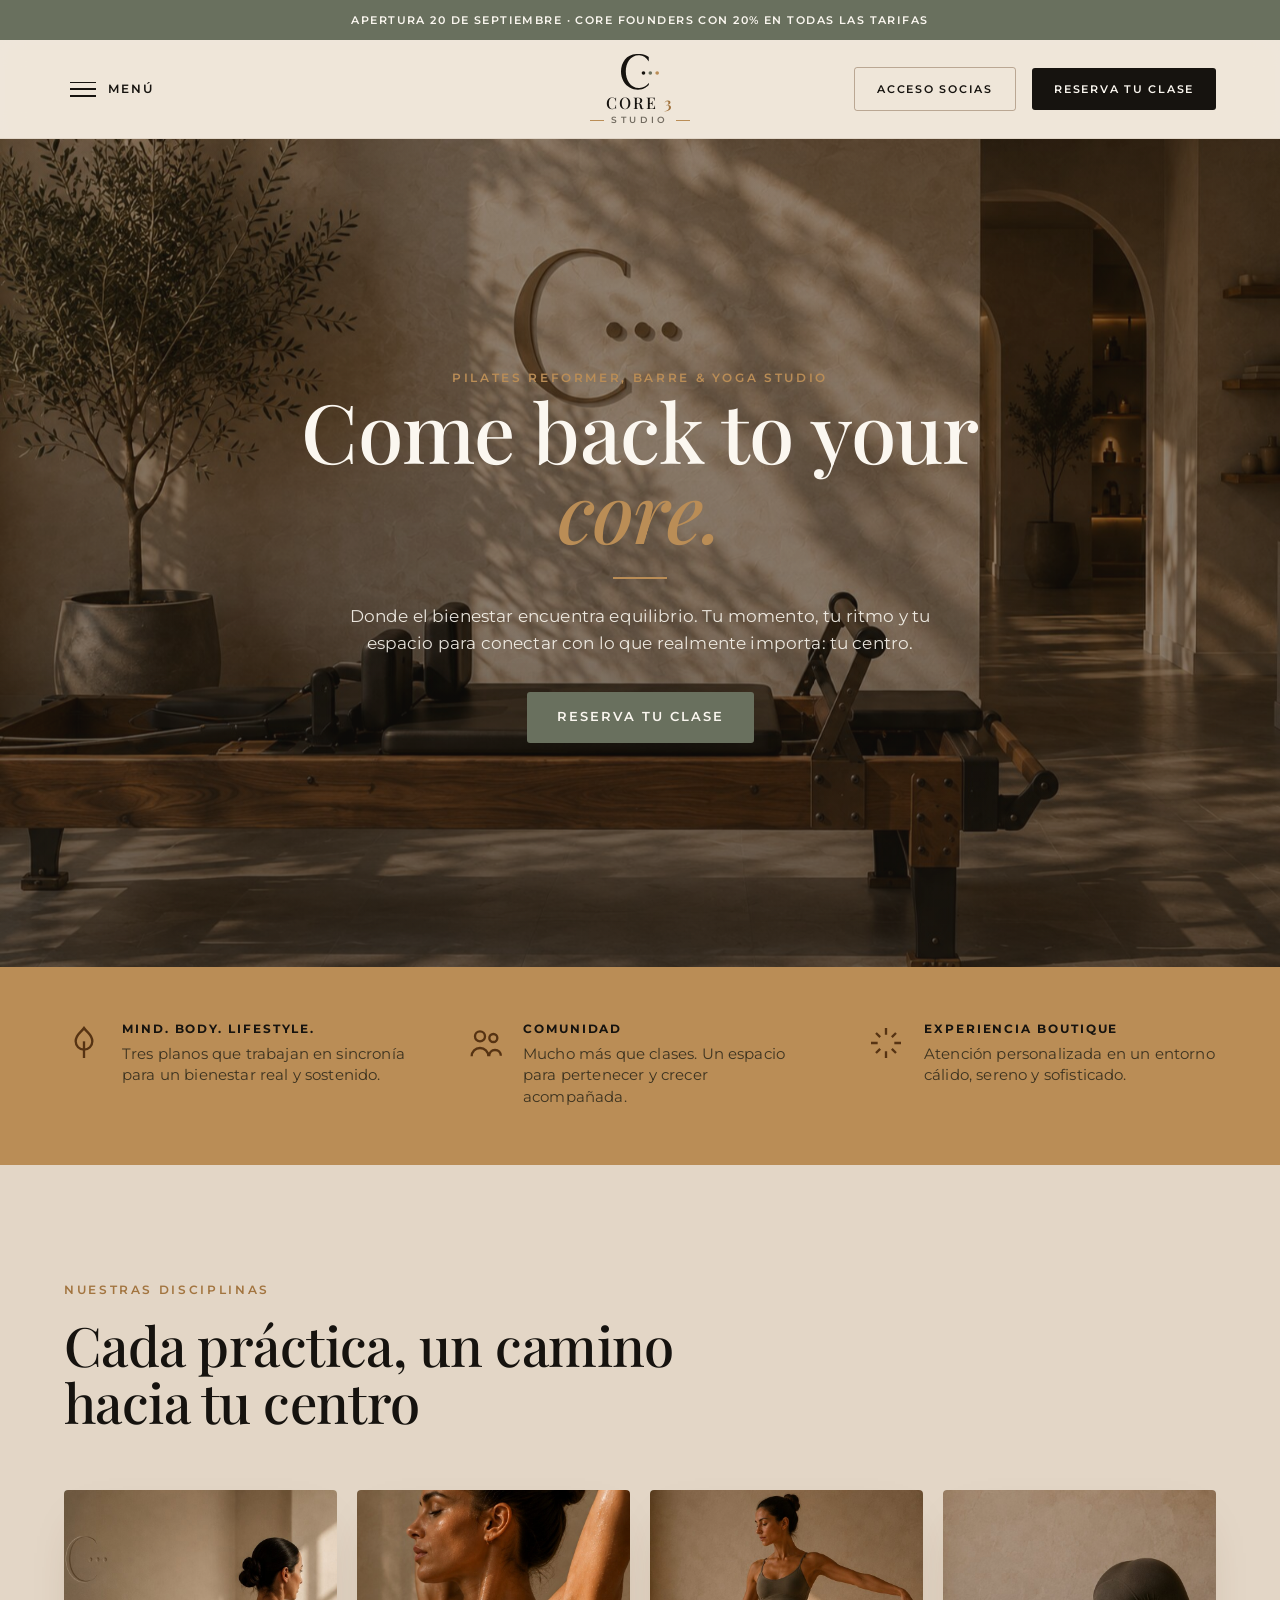
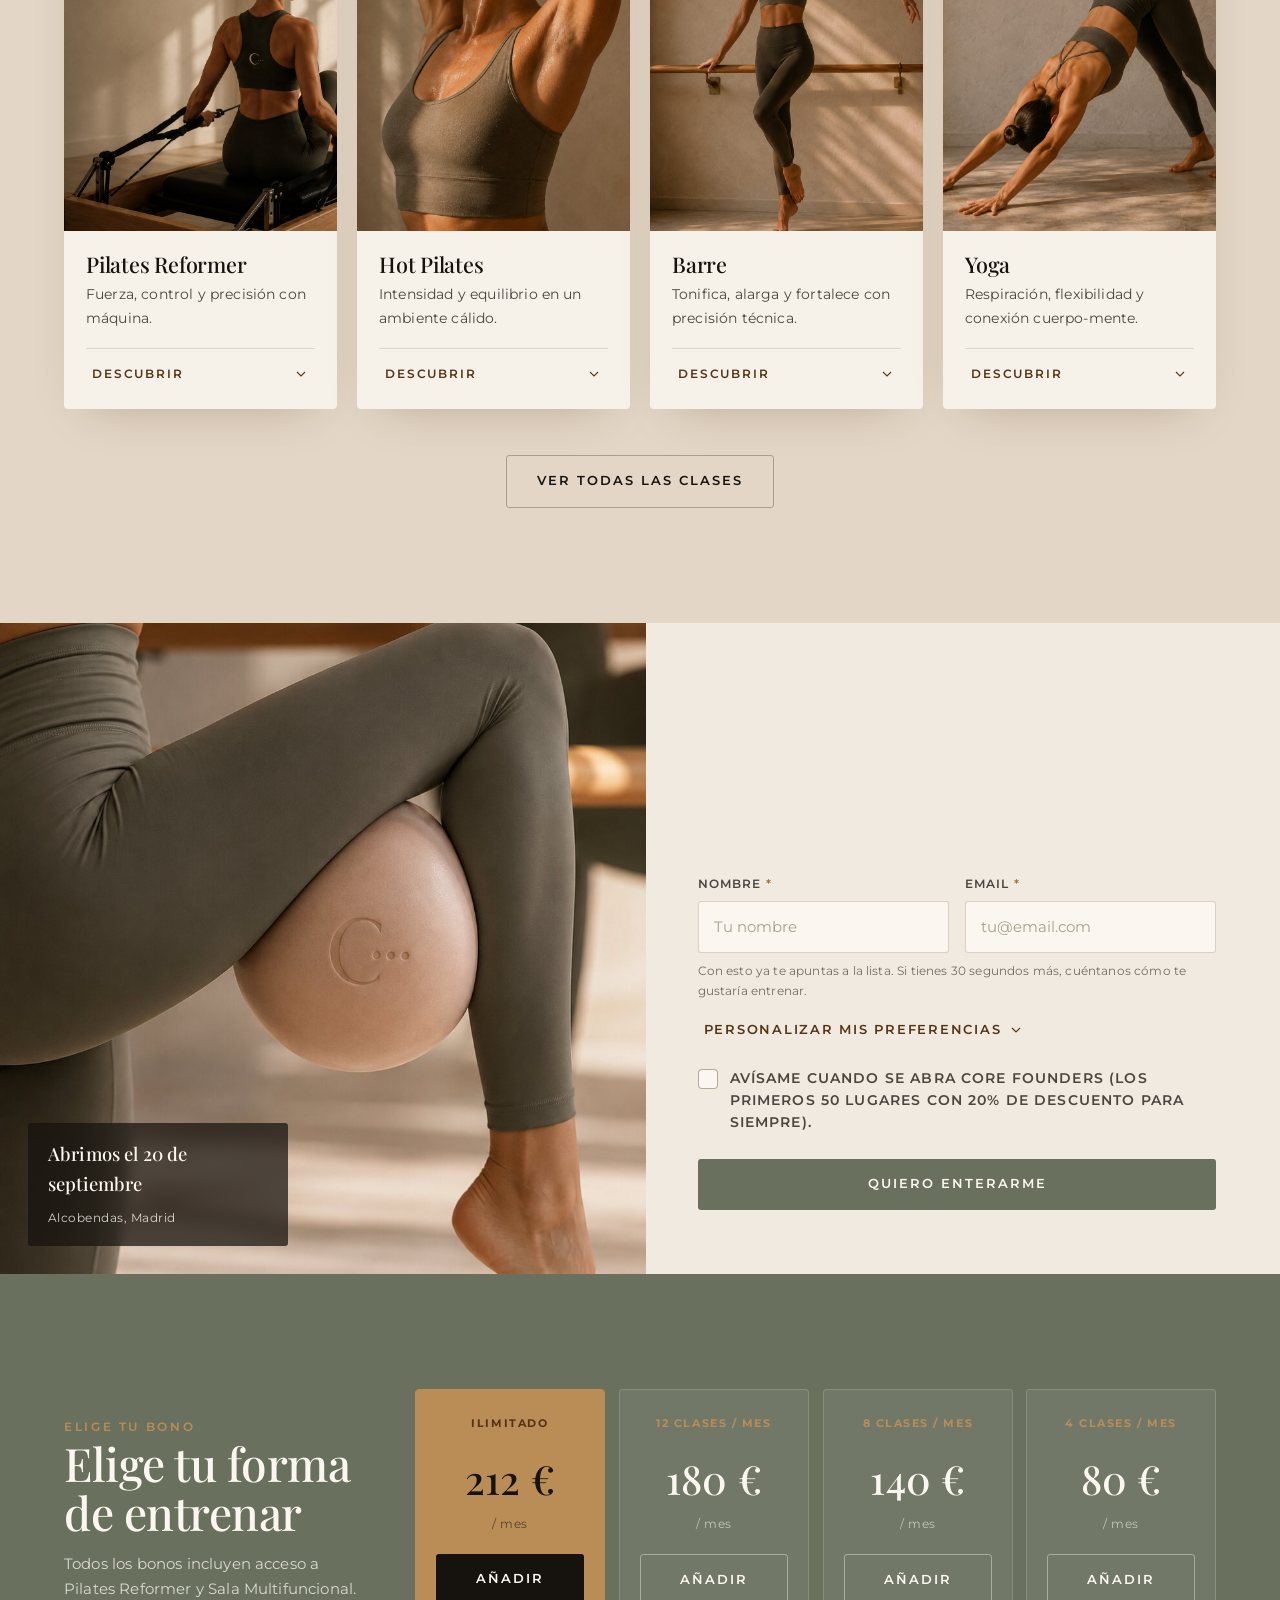
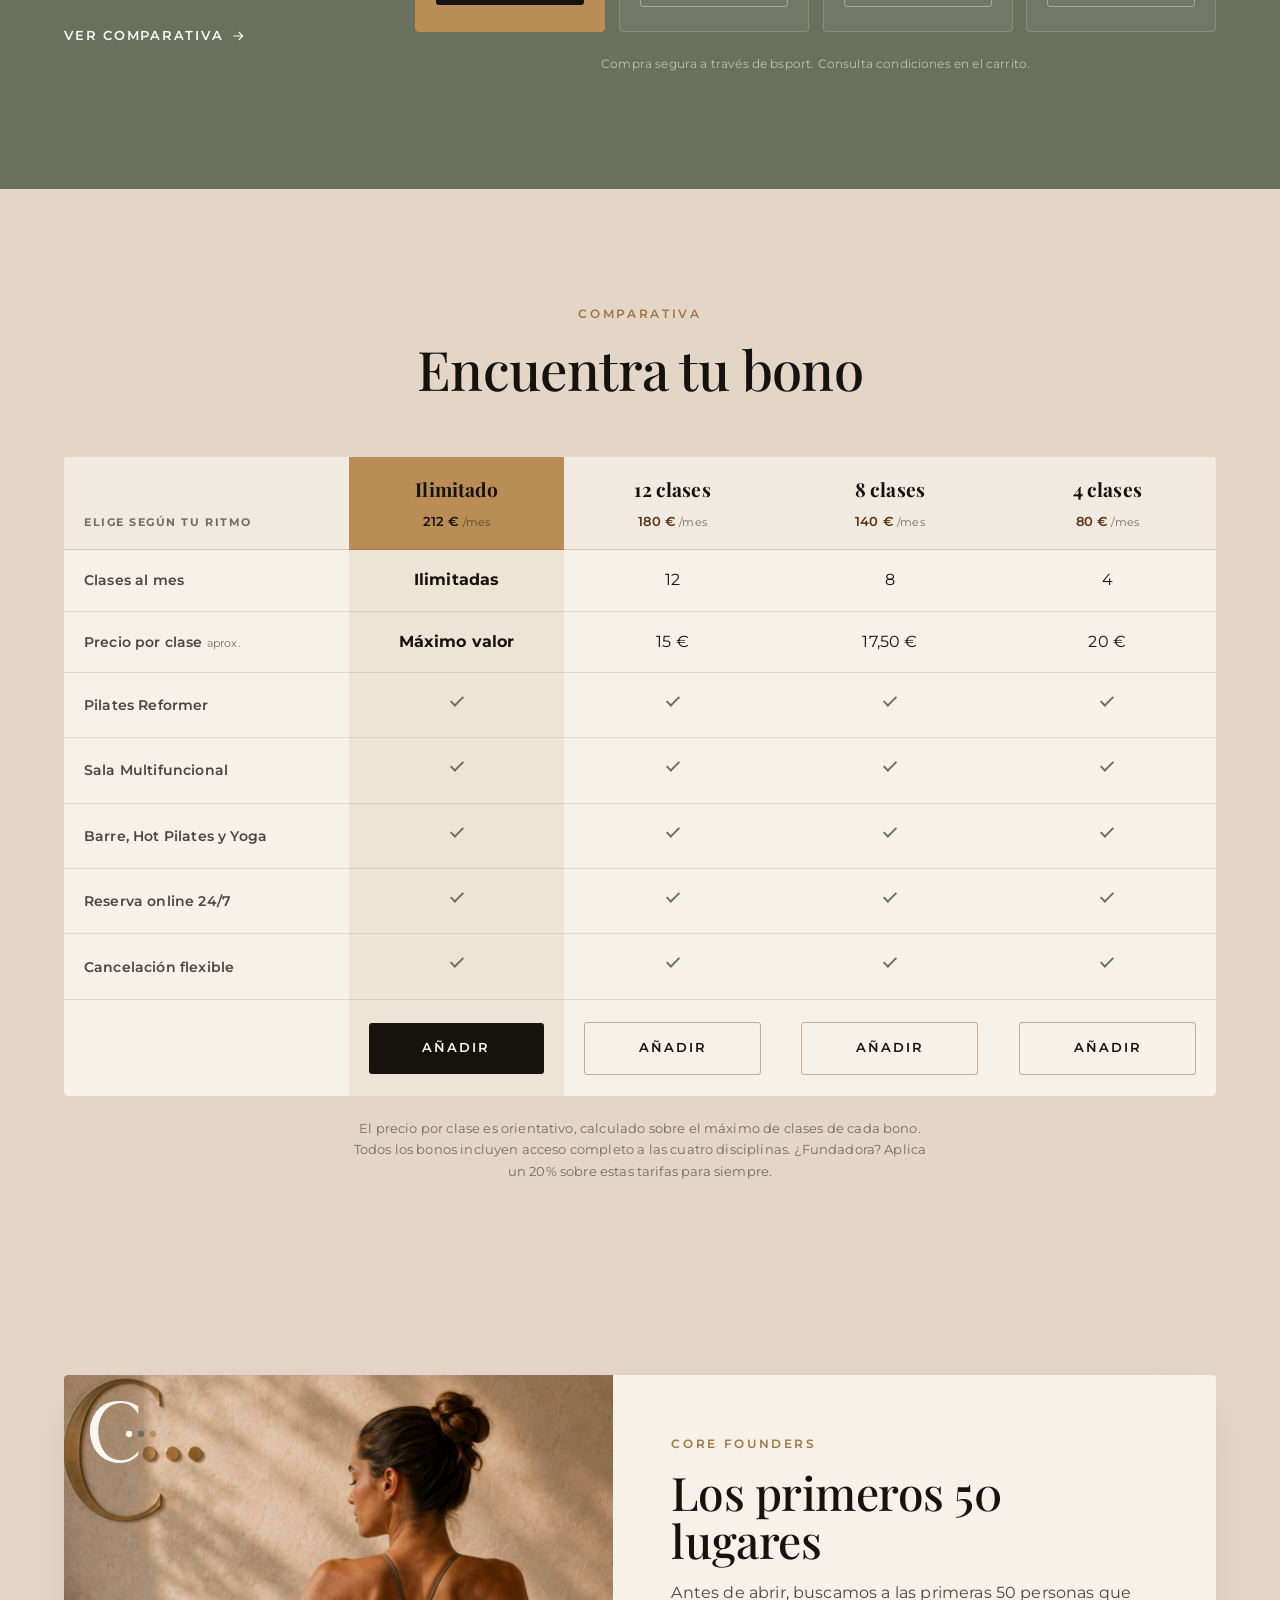
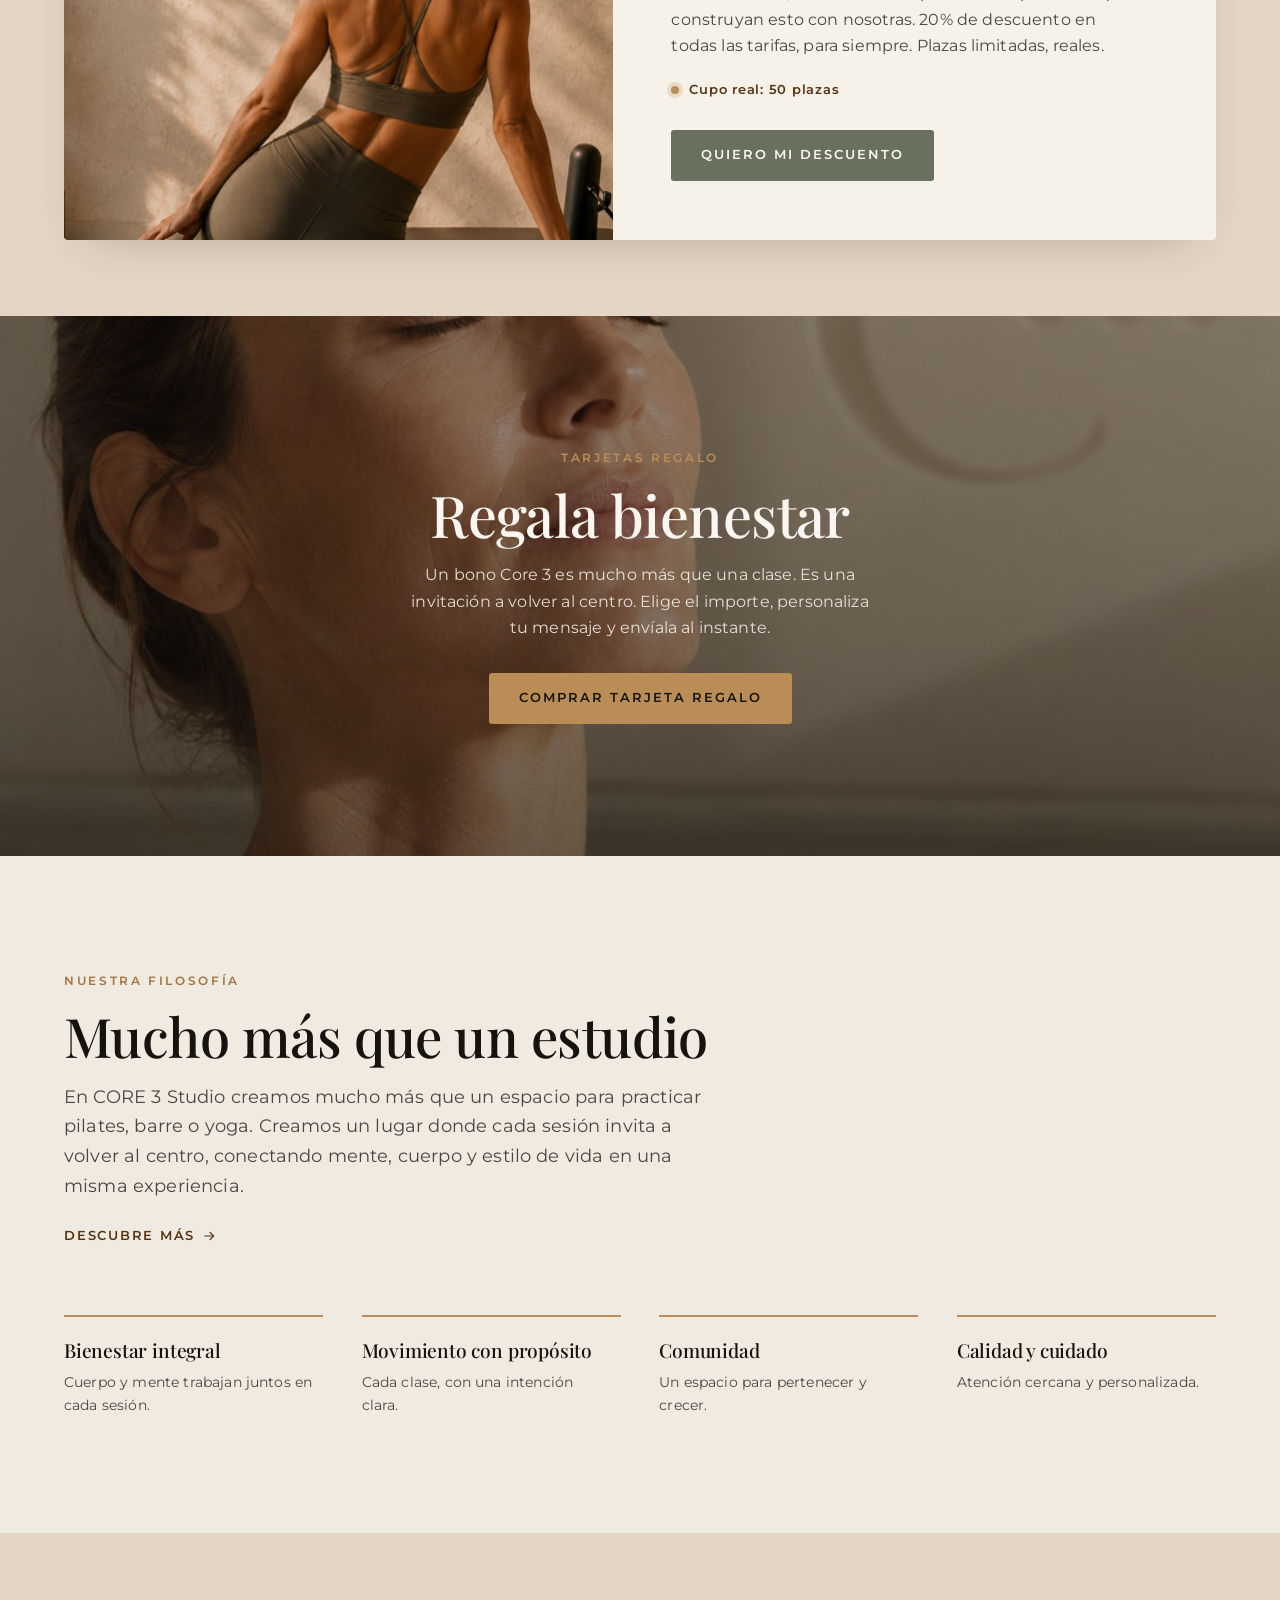
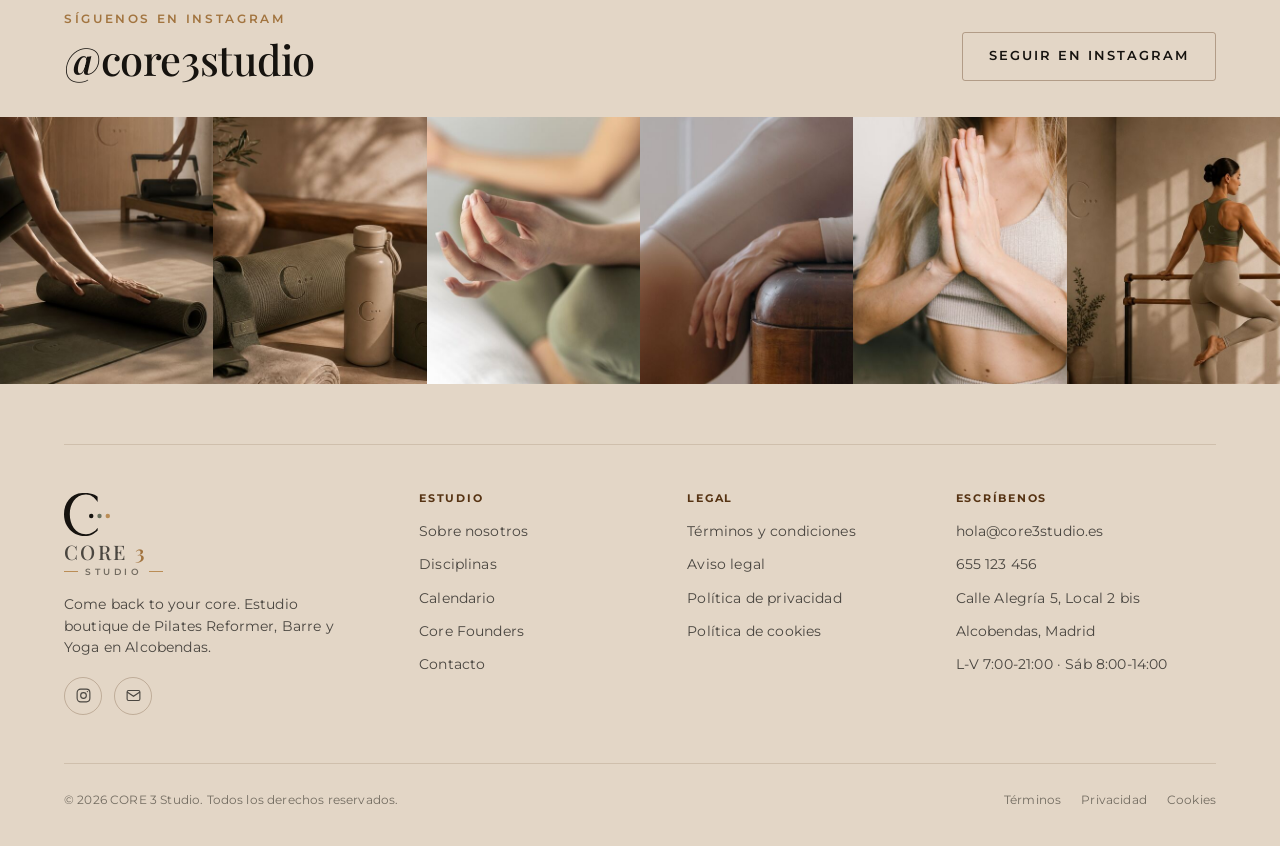
==== core3/index.html @ 09d5899e "Add files via upload" ====
<!DOCTYPE html>
<html lang="es">
<head>
<meta charset="UTF-8">
<meta name="viewport" content="width=device-width, initial-scale=1">
<title>CORE 3 Studio · Pilates Reformer, Barre & Yoga en Alcobendas</title>
<meta name="description" content="CORE 3 Studio, un estudio boutique de Pilates Reformer, Hot Pilates, Barre y Yoga en Alcobendas. Come back to your core. Reserva tu clase y sé de las primeras en enterarte.">
<meta name="theme-color" content="#69705E">
<meta property="og:title" content="CORE 3 Studio · Come back to your core">
<meta property="og:description" content="Estudio boutique de Pilates Reformer, Barre y Yoga en Alcobendas. Apertura 20 de septiembre.">
<meta property="og:type" content="website">
<link rel="preload" href="assets/fonts/PlayfairDisplay.woff2" as="font" type="font/woff2" crossorigin>
<link rel="preload" href="assets/fonts/Montserrat.woff2" as="font" type="font/woff2" crossorigin>
<link rel="stylesheet" href="css/styles.css">
</head>
<body>

<!-- ===== Announcement bar (editable desde CMS) ===== -->
<div class="announce">
  <div class="wrap-wide">
    <span class="a-side" aria-hidden="true"></span>
    <span class="a-main">Apertura 20 de septiembre · Core Founders con 20% en todas las tarifas</span>
  </div>
</div>

<!-- ===== Header ===== -->
<header class="site-header">
  <div class="nav wrap-wide">
    <button class="menu-btn" aria-label="Abrir menú" aria-expanded="false" aria-controls="fsmenu">
      <span class="menu-ico"><span></span><span></span><span></span></span>
      <span class="menu-txt">Menú</span>
    </button>
    <a href="index.html" class="nav-logo logo-mark" aria-label="CORE 3 Studio, inicio">
      <span class="logo-lockup">
          <svg class="mark" viewBox="0 0 746.1 699.8" role="img" aria-label="CORE 3">
            <path class="mc" d="M546,565.4c-41.9,64.2-107.6,100.8-183.8,103.7C8.3,682.5,2.2,13.8,359.7,23.6c76,2.1,131.7,44,174.5,107.4,1.7,2.5,6.2,9.9,11,17.7V60.7c-19-13.6-41.5-26.6-50.2-30.6C436.2,2.6,362.6-3.9,298.6,2,36.4,12.6-70.1,317.1,47.8,533.2c87.4,160.2,298.9,212,437.5,124.2,9.8-6.2,41.4-28.8,60.7-47.6v-44.3Z"/>
            <circle class="d1" cx="441.5" cy="373.4" r="35.8"/>
            <circle class="d2" cx="575.9" cy="373.4" r="35.8"/>
            <circle class="d3" cx="710.3" cy="373.4" r="35.8"/>
          </svg>
          <span class="word"><b>CORE</b> <span class="three">3</span></span>
          <span class="sub">Studio</span>
        </span>
    </a>
    <div class="nav-actions">
      <a href="https://backoffice.bsport.io/login?membership=[ID_CORE3]" class="btn btn-ghost btn-nav btn-login">Acceso socias</a>
      <a href="calendario.html" class="btn btn-dark btn-nav">Reserva tu clase</a>
    </div>
  </div>
</header>

<!-- ===== Full-screen menu ===== -->
<div class="fsmenu" id="fsmenu" aria-hidden="true">
  <button class="fsmenu-close" aria-label="Cerrar menú"><span></span><span></span></button>
  <div class="fsmenu-inner wrap-wide">
    <nav class="fsmenu-nav" aria-label="Menú principal">
      <a href="about.html">Sobre nosotros</a>
      <a href="index.html#disciplinas">Disciplinas</a>
      <a href="calendario.html">Calendario</a>
      <a href="core-founders.html">Core Founders</a>
      <a href="contacto.html">Contacto</a>
    </nav>
    <div class="fsmenu-aside">
      <div class="fsmenu-block">
        <span class="eyebrow">El estudio</span>
        <p>Calle Alegría 5, Local 2 bis<br>Alcobendas, Madrid</p>
        <p>Lun a Vie 7:00 - 21:00<br>Sábado 8:00 - 14:00</p>
      </div>
      <div class="fsmenu-block">
        <span class="eyebrow">Conecta</span>
        <a href="https://backoffice.bsport.io/login?membership=[ID_CORE3]" class="fsmenu-link">Acceso socias</a>
        <a href="https://instagram.com/core3studio" target="_blank" rel="noopener" class="fsmenu-link">@core3studio</a>
        <a href="mailto:hola@core3studio.es" class="fsmenu-link">hola@core3studio.es</a>
      </div>
      <a href="calendario.html" class="btn btn-amber fsmenu-cta">Reserva tu clase</a>
    </div>
  </div>
</div>

<main>

<!-- ===== Hero ===== -->
<section class="hero hero-media-full">
  <img class="hero-bg" src="assets/img/hero-studio.jpg" alt="Sala de Pilates Reformer de CORE 3 Studio con luz cálida" fetchpriority="high">
  <span class="hero-scrim"></span>
  <div class="wrap hero-inner">
    <span class="eyebrow reveal">Pilates Reformer, Barre &amp; Yoga Studio</span>
    <h1 class="reveal d1">Come back to your <span class="accent">core.</span></h1>
    <div class="rule reveal d1"></div>
    <p class="lede reveal d2">Donde el bienestar encuentra equilibrio. Tu momento, tu ritmo y tu espacio para conectar con lo que realmente importa: tu centro.</p>
    <div class="hero-actions reveal d3">
      <a href="calendario.html" class="btn btn-primary">Reserva tu clase</a>
    </div>
  </div>
</section>

<!-- ===== Values strip ===== -->
<section class="values">
  <div class="wrap-wide">
    <div class="values-grid">
      <div class="value reveal">
        <span class="v-ic"><svg viewBox="0 0 24 24"><path d="M12 3c2 3 5 4 5 8a5 5 0 0 1-10 0c0-4 3-5 5-8Z"/><path d="M12 11v10"/></svg></span>
        <div><h3>Mind. Body. Lifestyle.</h3><p>Tres planos que trabajan en sincronía para un bienestar real y sostenido.</p></div>
      </div>
      <div class="value reveal d1">
        <span class="v-ic"><svg viewBox="0 0 24 24"><circle cx="9" cy="8" r="3"/><circle cx="17" cy="9" r="2.4"/><path d="M4 20c0-3 2.2-5 5-5s5 2 5 5M14.5 20c0-2.2 1.4-3.8 3.5-3.8s3.5 1.4 3.5 3.5"/></svg></span>
        <div><h3>Comunidad</h3><p>Mucho más que clases. Un espacio para pertenecer y crecer acompañada.</p></div>
      </div>
      <div class="value reveal d2">
        <span class="v-ic"><svg viewBox="0 0 24 24"><path d="M12 3v4M12 17v4M3 12h4M17 12h4M6 6l2.5 2.5M15.5 15.5 18 18M18 6l-2.5 2.5M8.5 15.5 6 18"/></svg></span>
        <div><h3>Experiencia boutique</h3><p>Atención personalizada en un entorno cálido, sereno y sofisticado.</p></div>
      </div>
    </div>
  </div>
</section>

<!-- ===== Disciplinas ===== -->
<section class="section disciplines" id="disciplinas">
  <div class="wrap-wide">
    <div class="section-head reveal">
      <span class="eyebrow">Nuestras disciplinas</span>
      <h2 class="section-title">Cada práctica, un camino hacia tu centro</h2>
    </div>

    <div class="disc-grid">
      <!-- Pilates Reformer -->
      <article class="disc reveal">
        <div class="disc-media"><img src="assets/img/disc-reformer.jpg" alt="Mujer entrenando en máquina reformer" loading="lazy"></div>
        <div class="disc-body">
          <h3>Pilates Reformer</h3>
          <p>Fuerza, control y precisión con máquina.</p>
          <button class="disc-toggle" aria-expanded="false">Descubrir
            <svg class="chev" width="16" height="16" viewBox="0 0 24 24" fill="none" stroke="currentColor" stroke-width="1.6"><path d="m6 9 6 6 6-6"/></svg>
          </button>
          <div class="disc-panel"><div class="disc-panel-inner">
            <ul>
              <li><span>Reformer Flow</span><span>Todos los niveles</span></li>
              <li><span>Reformer Fuerza</span><span>Intermedio</span></li>
              <li><span>Reformer Restaurativo</span><span>Suave</span></li>
            </ul>
            <p class="note">Tipos de clase provisionales. Se cerrarán con el equipo antes de abrir.</p>
          </div></div>
        </div>
      </article>
      <!-- Hot Pilates -->
      <article class="disc reveal d1">
        <div class="disc-media"><img src="assets/img/disc-hotpilates.jpg" alt="Mujer practicando Hot Pilates" loading="lazy"></div>
        <div class="disc-body">
          <h3>Hot Pilates</h3>
          <p>Intensidad y equilibrio en un ambiente cálido.</p>
          <button class="disc-toggle" aria-expanded="false">Descubrir
            <svg class="chev" width="16" height="16" viewBox="0 0 24 24" fill="none" stroke="currentColor" stroke-width="1.6"><path d="m6 9 6 6 6-6"/></svg>
          </button>
          <div class="disc-panel"><div class="disc-panel-inner">
            <ul>
              <li><span>Hot Sculpt</span><span>Intermedio</span></li>
              <li><span>Hot Core</span><span>Todos los niveles</span></li>
              <li><span>Hot Flow</span><span>Avanzado</span></li>
            </ul>
            <p class="note">Tipos de clase provisionales. Se cerrarán con el equipo antes de abrir.</p>
          </div></div>
        </div>
      </article>
      <!-- Barre -->
      <article class="disc reveal d2">
        <div class="disc-media"><img src="assets/img/disc-barre.jpg" alt="Mujer en la barra practicando Barre" loading="lazy"></div>
        <div class="disc-body">
          <h3>Barre</h3>
          <p>Tonifica, alarga y fortalece con precisión técnica.</p>
          <button class="disc-toggle" aria-expanded="false">Descubrir
            <svg class="chev" width="16" height="16" viewBox="0 0 24 24" fill="none" stroke="currentColor" stroke-width="1.6"><path d="m6 9 6 6 6-6"/></svg>
          </button>
          <div class="disc-panel"><div class="disc-panel-inner">
            <ul>
              <li><span>Barre Classic</span><span>Todos los niveles</span></li>
              <li><span>Barre Sculpt</span><span>Intermedio</span></li>
              <li><span>Barre Stretch</span><span>Suave</span></li>
            </ul>
            <p class="note">Tipos de clase provisionales. Se cerrarán con el equipo antes de abrir.</p>
          </div></div>
        </div>
      </article>
      <!-- Yoga -->
      <article class="disc reveal d3">
        <div class="disc-media"><img src="assets/img/disc-yoga.jpg" alt="Mujer practicando Yoga en postura del perro" loading="lazy"></div>
        <div class="disc-body">
          <h3>Yoga</h3>
          <p>Respiración, flexibilidad y conexión cuerpo-mente.</p>
          <button class="disc-toggle" aria-expanded="false">Descubrir
            <svg class="chev" width="16" height="16" viewBox="0 0 24 24" fill="none" stroke="currentColor" stroke-width="1.6"><path d="m6 9 6 6 6-6"/></svg>
          </button>
          <div class="disc-panel"><div class="disc-panel-inner">
            <ul>
              <li><span>Vinyasa Flow</span><span>Todos los niveles</span></li>
              <li><span>Yoga Restaurativo</span><span>Suave</span></li>
              <li><span>Power Yoga</span><span>Avanzado</span></li>
            </ul>
            <p class="note">Tipos de clase provisionales. Se cerrarán con el equipo antes de abrir.</p>
          </div></div>
        </div>
      </article>
    </div>

    <div class="disc-more">
      <a href="calendario.html" class="btn btn-ghost">Ver todas las clases</a>
    </div>
  </div>
</section>

<!-- ===== Lead capture (PRIORIDAD) ===== -->
<section class="lead" id="enterate">
  <div class="lead-grid">
    <div class="lead-media">
      <img src="assets/img/lead-side.jpg" alt="Detalle de práctica en CORE 3 Studio" loading="lazy">
      <div class="lead-tag">
        <strong>Abrimos el 20 de septiembre</strong>
        <span>Alcobendas, Madrid</span>
      </div>
    </div>
    <div class="lead-form-wrap">
      <div class="form-body">
        <span class="eyebrow reveal">Lista de espera</span>
        <h2 class="reveal">Sé de las primeras en enterarte</h2>
        <p class="reveal">Core 3 Studio abre sus puertas el 20 de septiembre en Alcobendas. Déjanos tus datos y entérate antes que nadie.</p>

        <form id="lead-form" novalidate>
          <div class="field-row">
            <div class="field" data-required>
              <label for="lead-nombre">Nombre <span class="req">*</span></label>
              <input class="input" type="text" id="lead-nombre" name="nombre" placeholder="Tu nombre" autocomplete="given-name">
              <span class="form-error">Escribe tu nombre.</span>
            </div>
            <div class="field" data-required>
              <label for="lead-email">Email <span class="req">*</span></label>
              <input class="input" type="email" id="lead-email" name="email" placeholder="tu@email.com" autocomplete="email">
              <span class="form-error">Escribe un email válido.</span>
            </div>
          </div>
          <p class="form-hint">Con esto ya te apuntas a la lista. Si tienes 30 segundos más, cuéntanos cómo te gustaría entrenar.</p>

          <button type="button" class="link-underline reveal-optional" style="margin-top:18px;color:var(--nut)">Personalizar mis preferencias
            <svg width="16" height="16" viewBox="0 0 24 24" fill="none" stroke="currentColor" stroke-width="1.6"><path d="m6 9 6 6 6-6"/></svg>
          </button>

          <!-- Optional preferences (progressive) -->
          <div class="lead-optional"><div class="lead-optional-inner">
            <div class="opt-divider">Todavía estamos definiendo el horario</div>

            <div class="field">
              <label>¿Qué disciplinas te interesan?</label>
              <div class="chips">
                <label class="chip"><input type="checkbox" name="disciplinas" value="Pilates Reformer"><span>Pilates Reformer</span></label>
                <label class="chip"><input type="checkbox" name="disciplinas" value="Hot Pilates"><span>Hot Pilates</span></label>
                <label class="chip"><input type="checkbox" name="disciplinas" value="Barre"><span>Barre</span></label>
                <label class="chip"><input type="checkbox" name="disciplinas" value="Yoga"><span>Yoga</span></label>
              </div>
            </div>

            <div class="field">
              <label>¿En qué franjas entrenarías? <span style="text-transform:none;letter-spacing:0;font-weight:400;color:var(--ink-mute)">(máx. 2)</span></label>
              <div class="chips">
                <label class="chip"><input type="checkbox" name="franja" value="Mañana"><span>Mañana</span></label>
                <label class="chip"><input type="checkbox" name="franja" value="Mediodía"><span>Mediodía</span></label>
                <label class="chip"><input type="checkbox" name="franja" value="Tarde"><span>Tarde</span></label>
                <label class="chip"><input type="checkbox" name="franja" value="Noche"><span>Noche</span></label>
              </div>
            </div>

            <div class="field">
              <label>¿Cuántas veces por semana?</label>
              <div class="chips">
                <label class="chip"><input type="radio" name="frecuencia" value="1-2"><span>1-2</span></label>
                <label class="chip"><input type="radio" name="frecuencia" value="3-4"><span>3-4</span></label>
                <label class="chip"><input type="radio" name="frecuencia" value="5 o más"><span>5 o más</span></label>
              </div>
            </div>

            <div class="field">
              <label>¿Qué días te vienen mejor?</label>
              <div class="chips">
                <label class="chip"><input type="checkbox" name="dias" value="L"><span>L</span></label>
                <label class="chip"><input type="checkbox" name="dias" value="M"><span>M</span></label>
                <label class="chip"><input type="checkbox" name="dias" value="X"><span>X</span></label>
                <label class="chip"><input type="checkbox" name="dias" value="J"><span>J</span></label>
                <label class="chip"><input type="checkbox" name="dias" value="V"><span>V</span></label>
                <label class="chip"><input type="checkbox" name="dias" value="S"><span>S</span></label>
                <label class="chip"><input type="checkbox" name="dias" value="D"><span>D</span></label>
              </div>
            </div>

            <div class="field" style="max-width:220px">
              <label for="lead-cp">Código postal</label>
              <input class="input" type="text" id="lead-cp" name="codigo_postal" placeholder="28100" inputmode="numeric" autocomplete="postal-code">
            </div>
          </div></div>

          <label class="check">
            <input type="checkbox" name="avisar_founders" value="si">
            <span class="box"><svg viewBox="0 0 24 24"><path d="m5 13 4 4L19 7"/></svg></span>
            <span class="lbl">Avísame cuando se abra Core Founders (los primeros 50 lugares con 20% de descuento para siempre).</span>
          </label>

          <div class="lead-actions">
            <button type="submit" class="btn btn-primary btn-block">Quiero enterarme</button>
          </div>
        </form>
      </div>

      <!-- success -->
      <div class="form-success" id="lead-success">
        <span class="ok"><svg viewBox="0 0 24 24"><path d="m5 13 4 4L19 7"/></svg></span>
        <h3>Ya estás en la lista</h3>
        <p>Gracias. Te avisaremos en cuanto abramos Core Founders y las reservas.</p>
      </div>
    </div>
  </div>
</section>

<!-- ===== Bonos ===== -->
<section class="section bonos" id="bonos">
  <div class="wrap-wide">
    <div class="bonos-grid">
      <div class="bonos-intro reveal">
        <span class="eyebrow">Elige tu bono</span>
        <h2>Elige tu forma de entrenar</h2>
        <p>Todos los bonos incluyen acceso a Pilates Reformer y Sala Multifuncional.</p>
        <a href="#comparativa" class="link-underline">Ver comparativa
          <svg width="16" height="16" viewBox="0 0 24 24" fill="none" stroke="currentColor" stroke-width="1.6"><path d="M5 12h14M13 6l6 6-6 6"/></svg>
        </a>
      </div>
      <div>
        <div class="bono-cards">
          <div class="bono featured reveal">
            <div class="tier">Ilimitado</div>
            <div class="price">212 €</div><div class="per">/ mes</div>
            <a href="calendario.html" class="btn btn-dark btn-block">Añadir</a>
          </div>
          <div class="bono reveal d1">
            <div class="tier">12 clases / mes</div>
            <div class="price">180 €</div><div class="per">/ mes</div>
            <a href="calendario.html" class="btn btn-ghost-light btn-block">Añadir</a>
          </div>
          <div class="bono reveal d2">
            <div class="tier">8 clases / mes</div>
            <div class="price">140 €</div><div class="per">/ mes</div>
            <a href="calendario.html" class="btn btn-ghost-light btn-block">Añadir</a>
          </div>
          <div class="bono reveal d3">
            <div class="tier">4 clases / mes</div>
            <div class="price">80 €</div><div class="per">/ mes</div>
            <a href="calendario.html" class="btn btn-ghost-light btn-block">Añadir</a>
          </div>
        </div>
        <p class="bono-foot">Compra segura a través de bsport. Consulta condiciones en el carrito.</p>
      </div>
    </div>
  </div>
</section>

<!-- ===== Comparativa de bonos ===== -->
<section class="section comparativa" id="comparativa">
  <div class="wrap-wide">
    <div class="section-head center reveal">
      <span class="eyebrow">Comparativa</span>
      <h2 class="section-title">Encuentra tu bono</h2>
    </div>
    <div class="table-scroll reveal">
      <table class="compare-table">
        <thead>
          <tr>
            <th class="rowlabel"><span class="th-note">Elige según tu ritmo</span></th>
            <th class="feat"><span class="plan">Ilimitado</span><span class="plan-price">212 € <small>/mes</small></span></th>
            <th><span class="plan">12 clases</span><span class="plan-price">180 € <small>/mes</small></span></th>
            <th><span class="plan">8 clases</span><span class="plan-price">140 € <small>/mes</small></span></th>
            <th><span class="plan">4 clases</span><span class="plan-price">80 € <small>/mes</small></span></th>
          </tr>
        </thead>
        <tbody>
          <tr>
            <th scope="row">Clases al mes</th>
            <td class="feat"><strong>Ilimitadas</strong></td><td>12</td><td>8</td><td>4</td>
          </tr>
          <tr>
            <th scope="row">Precio por clase <span class="hint">aprox.</span></th>
            <td class="feat"><strong>Máximo valor</strong></td><td>15 €</td><td>17,50 €</td><td>20 €</td>
          </tr>
          <tr>
            <th scope="row">Pilates Reformer</th>
            <td class="feat"><span class="yes"></span></td><td><span class="yes"></span></td><td><span class="yes"></span></td><td><span class="yes"></span></td>
          </tr>
          <tr>
            <th scope="row">Sala Multifuncional</th>
            <td class="feat"><span class="yes"></span></td><td><span class="yes"></span></td><td><span class="yes"></span></td><td><span class="yes"></span></td>
          </tr>
          <tr>
            <th scope="row">Barre, Hot Pilates y Yoga</th>
            <td class="feat"><span class="yes"></span></td><td><span class="yes"></span></td><td><span class="yes"></span></td><td><span class="yes"></span></td>
          </tr>
          <tr>
            <th scope="row">Reserva online 24/7</th>
            <td class="feat"><span class="yes"></span></td><td><span class="yes"></span></td><td><span class="yes"></span></td><td><span class="yes"></span></td>
          </tr>
          <tr>
            <th scope="row">Cancelación flexible</th>
            <td class="feat"><span class="yes"></span></td><td><span class="yes"></span></td><td><span class="yes"></span></td><td><span class="yes"></span></td>
          </tr>
          <tr class="cta-row">
            <th scope="row"></th>
            <td class="feat"><a href="calendario.html" class="btn btn-dark btn-block">Añadir</a></td>
            <td><a href="calendario.html" class="btn btn-ghost btn-block">Añadir</a></td>
            <td><a href="calendario.html" class="btn btn-ghost btn-block">Añadir</a></td>
            <td><a href="calendario.html" class="btn btn-ghost btn-block">Añadir</a></td>
          </tr>
        </tbody>
      </table>
    </div>

    <!-- Versión en tarjetas para móvil (sin scroll lateral) -->
    <div class="compare-cards reveal">
      <div class="pcard featured">
        <div class="pcard-top"><span class="tier">Ilimitado</span><span class="pcard-price">212 € <small>/mes</small></span></div>
        <ul class="pcard-feats">
          <li><span>Clases al mes</span><strong>Ilimitadas</strong></li>
          <li><span>Precio por clase</span><strong>Máximo valor</strong></li>
          <li><span>Pilates Reformer</span><span class="yes"></span></li>
          <li><span>Sala Multifuncional</span><span class="yes"></span></li>
          <li><span>Barre, Hot Pilates y Yoga</span><span class="yes"></span></li>
          <li><span>Reserva online 24/7</span><span class="yes"></span></li>
          <li><span>Cancelación flexible</span><span class="yes"></span></li>
        </ul>
        <a href="calendario.html" class="btn btn-dark btn-block">Añadir</a>
      </div>
      <div class="pcard">
        <div class="pcard-top"><span class="tier">12 clases</span><span class="pcard-price">180 € <small>/mes</small></span></div>
        <ul class="pcard-feats">
          <li><span>Clases al mes</span><strong>12</strong></li>
          <li><span>Precio por clase</span><strong>15 €</strong></li>
          <li><span>Pilates Reformer</span><span class="yes"></span></li>
          <li><span>Sala Multifuncional</span><span class="yes"></span></li>
          <li><span>Barre, Hot Pilates y Yoga</span><span class="yes"></span></li>
          <li><span>Reserva online 24/7</span><span class="yes"></span></li>
          <li><span>Cancelación flexible</span><span class="yes"></span></li>
        </ul>
        <a href="calendario.html" class="btn btn-ghost btn-block">Añadir</a>
      </div>
      <div class="pcard">
        <div class="pcard-top"><span class="tier">8 clases</span><span class="pcard-price">140 € <small>/mes</small></span></div>
        <ul class="pcard-feats">
          <li><span>Clases al mes</span><strong>8</strong></li>
          <li><span>Precio por clase</span><strong>17,50 €</strong></li>
          <li><span>Pilates Reformer</span><span class="yes"></span></li>
          <li><span>Sala Multifuncional</span><span class="yes"></span></li>
          <li><span>Barre, Hot Pilates y Yoga</span><span class="yes"></span></li>
          <li><span>Reserva online 24/7</span><span class="yes"></span></li>
          <li><span>Cancelación flexible</span><span class="yes"></span></li>
        </ul>
        <a href="calendario.html" class="btn btn-ghost btn-block">Añadir</a>
      </div>
      <div class="pcard">
        <div class="pcard-top"><span class="tier">4 clases</span><span class="pcard-price">80 € <small>/mes</small></span></div>
        <ul class="pcard-feats">
          <li><span>Clases al mes</span><strong>4</strong></li>
          <li><span>Precio por clase</span><strong>20 €</strong></li>
          <li><span>Pilates Reformer</span><span class="yes"></span></li>
          <li><span>Sala Multifuncional</span><span class="yes"></span></li>
          <li><span>Barre, Hot Pilates y Yoga</span><span class="yes"></span></li>
          <li><span>Reserva online 24/7</span><span class="yes"></span></li>
          <li><span>Cancelación flexible</span><span class="yes"></span></li>
        </ul>
        <a href="calendario.html" class="btn btn-ghost btn-block">Añadir</a>
      </div>
    </div>

    <p class="compare-foot reveal">El precio por clase es orientativo, calculado sobre el máximo de clases de cada bono. Todos los bonos incluyen acceso completo a las cuatro disciplinas. ¿Fundadora? Aplica un 20% sobre estas tarifas para siempre.</p>
  </div>
</section>

<!-- ===== Core Founders banner ===== -->
<section class="section-sm founders-banner">
  <div class="wrap-wide">
    <div class="fb-inner reveal">
      <div class="fb-media">
        <svg class="watermark logo-mark" viewBox="0 0 746.1 699.8" aria-hidden="true" style="--o:1">
          <path class="mc" style="fill:#fbf7f0" d="M546,565.4c-41.9,64.2-107.6,100.8-183.8,103.7C8.3,682.5,2.2,13.8,359.7,23.6c76,2.1,131.7,44,174.5,107.4,1.7,2.5,6.2,9.9,11,17.7V60.7c-19-13.6-41.5-26.6-50.2-30.6C436.2,2.6,362.6-3.9,298.6,2,36.4,12.6-70.1,317.1,47.8,533.2c87.4,160.2,298.9,212,437.5,124.2,9.8-6.2,41.4-28.8,60.7-47.6v-44.3Z"/>
          <circle style="fill:#fbf7f0" cx="441.5" cy="373.4" r="35.8"/><circle style="fill:#69705e" cx="575.9" cy="373.4" r="35.8"/><circle style="fill:#ba8d56" cx="710.3" cy="373.4" r="35.8"/>
        </svg>
        <img src="assets/img/founders.jpg" alt="Socia fundadora de CORE 3 Studio" loading="lazy">
      </div>
      <div class="fb-copy">
        <span class="eyebrow">Core Founders</span>
        <h2>Los primeros 50 lugares</h2>
        <p>Antes de abrir, buscamos a las primeras 50 personas que construyan esto con nosotras. 20% de descuento en todas las tarifas, para siempre. Plazas limitadas, reales.</p>
        <span class="fb-cup"><span class="dot"></span>Cupo real: 50 plazas</span>
        <div class="actions">
          <a href="core-founders.html" class="btn btn-primary">Quiero mi descuento</a>
        </div>
      </div>
    </div>
  </div>
</section>

<!-- ===== Regalo (banda inmersiva) ===== -->
<section class="gift-band">
  <img class="gift-bg" src="assets/img/about-serene.jpg" alt="Momento de calma en CORE 3 Studio" loading="lazy">
  <div class="gift-scrim"></div>
  <div class="wrap-wide gift-inner">
    <div class="gift-copy reveal">
      <span class="eyebrow">Tarjetas regalo</span>
      <h2>Regala bienestar</h2>
      <p>Un bono Core 3 es mucho más que una clase. Es una invitación a volver al centro. Elige el importe, personaliza tu mensaje y envíala al instante.</p>
      <a href="calendario.html" class="btn btn-amber">Comprar tarjeta regalo</a>
    </div>
  </div>
</section>

<!-- ===== Filosofía + pilares ===== -->
<section class="section pillars">
  <div class="wrap-wide">
    <div class="philosophy-intro reveal">
      <span class="eyebrow">Nuestra filosofía</span>
      <h2 class="section-title">Mucho más que un estudio</h2>
      <p class="lede">En CORE 3 Studio creamos mucho más que un espacio para practicar pilates, barre o yoga. Creamos un lugar donde cada sesión invita a volver al centro, conectando mente, cuerpo y estilo de vida en una misma experiencia.</p>
      <a href="about.html" class="link-underline" style="color:var(--nut)">Descubre más
        <svg width="16" height="16" viewBox="0 0 24 24" fill="none" stroke="currentColor" stroke-width="1.6"><path d="M5 12h14M13 6l6 6-6 6"/></svg>
      </a>
    </div>
    <div class="feature-row reveal">
      <div class="feature-item"><h4>Bienestar integral</h4><p>Cuerpo y mente trabajan juntos en cada sesión.</p></div>
      <div class="feature-item"><h4>Movimiento con propósito</h4><p>Cada clase, con una intención clara.</p></div>
      <div class="feature-item"><h4>Comunidad</h4><p>Un espacio para pertenecer y crecer.</p></div>
      <div class="feature-item"><h4>Calidad y cuidado</h4><p>Atención cercana y personalizada.</p></div>
    </div>
  </div>
</section>

<!-- ===== Instagram ===== -->
<section class="ig-section">
  <div class="wrap-wide">
    <div class="ig-head reveal">
      <div>
        <span class="eyebrow">Síguenos en Instagram</span>
        <h3>@core3studio</h3>
      </div>
      <a href="https://instagram.com/core3studio" target="_blank" rel="noopener" class="btn btn-ghost ig-follow">Seguir en Instagram</a>
    </div>
  </div>
  <!-- Galería a sangre. Sustituir cada href por el permalink real de cada post de Instagram -->
  <div class="ig-grid reveal">
    <a class="ig-item" href="https://www.instagram.com/core3studio/" target="_blank" rel="noopener" aria-label="Ver esta publicación en Instagram">
      <img src="assets/img/gal-1.jpg" alt="Publicación de CORE 3 Studio en Instagram" loading="lazy">
      <span class="ig-ov"><svg class="ig-glyph" viewBox="0 0 24 24" fill="none" stroke="currentColor" stroke-width="1.5"><rect x="3" y="3" width="18" height="18" rx="5"/><circle cx="12" cy="12" r="4"/><circle cx="17.5" cy="6.5" r="1.1" fill="currentColor" stroke="none"/></svg></span>
    </a>
    <a class="ig-item" href="https://www.instagram.com/core3studio/" target="_blank" rel="noopener" aria-label="Ver esta publicación en Instagram">
      <img src="assets/img/gal-2.jpg" alt="Publicación de CORE 3 Studio en Instagram" loading="lazy">
      <span class="ig-ov"><svg class="ig-glyph" viewBox="0 0 24 24" fill="none" stroke="currentColor" stroke-width="1.5"><rect x="3" y="3" width="18" height="18" rx="5"/><circle cx="12" cy="12" r="4"/><circle cx="17.5" cy="6.5" r="1.1" fill="currentColor" stroke="none"/></svg></span>
    </a>
    <a class="ig-item" href="https://www.instagram.com/core3studio/" target="_blank" rel="noopener" aria-label="Ver esta publicación en Instagram">
      <img src="assets/img/gal-3.jpg" alt="Publicación de CORE 3 Studio en Instagram" loading="lazy">
      <span class="ig-ov"><svg class="ig-glyph" viewBox="0 0 24 24" fill="none" stroke="currentColor" stroke-width="1.5"><rect x="3" y="3" width="18" height="18" rx="5"/><circle cx="12" cy="12" r="4"/><circle cx="17.5" cy="6.5" r="1.1" fill="currentColor" stroke="none"/></svg></span>
    </a>
    <a class="ig-item" href="https://www.instagram.com/core3studio/" target="_blank" rel="noopener" aria-label="Ver esta publicación en Instagram">
      <img src="assets/img/gal-4.jpg" alt="Publicación de CORE 3 Studio en Instagram" loading="lazy">
      <span class="ig-ov"><svg class="ig-glyph" viewBox="0 0 24 24" fill="none" stroke="currentColor" stroke-width="1.5"><rect x="3" y="3" width="18" height="18" rx="5"/><circle cx="12" cy="12" r="4"/><circle cx="17.5" cy="6.5" r="1.1" fill="currentColor" stroke="none"/></svg></span>
    </a>
    <a class="ig-item" href="https://www.instagram.com/core3studio/" target="_blank" rel="noopener" aria-label="Ver esta publicación en Instagram">
      <img src="assets/img/gal-5.jpg" alt="Publicación de CORE 3 Studio en Instagram" loading="lazy">
      <span class="ig-ov"><svg class="ig-glyph" viewBox="0 0 24 24" fill="none" stroke="currentColor" stroke-width="1.5"><rect x="3" y="3" width="18" height="18" rx="5"/><circle cx="12" cy="12" r="4"/><circle cx="17.5" cy="6.5" r="1.1" fill="currentColor" stroke="none"/></svg></span>
    </a>
    <a class="ig-item" href="https://www.instagram.com/core3studio/" target="_blank" rel="noopener" aria-label="Ver esta publicación en Instagram">
      <img src="assets/img/gal-6.jpg" alt="Publicación de CORE 3 Studio en Instagram" loading="lazy">
      <span class="ig-ov"><svg class="ig-glyph" viewBox="0 0 24 24" fill="none" stroke="currentColor" stroke-width="1.5"><rect x="3" y="3" width="18" height="18" rx="5"/><circle cx="12" cy="12" r="4"/><circle cx="17.5" cy="6.5" r="1.1" fill="currentColor" stroke="none"/></svg></span>
    </a>
  </div>
</section>

</main>

<!-- ===== Footer ===== -->
<footer class="site-footer">
  <div class="wrap-wide">
    <div class="footer-top">
      <div class="footer-brand">
        <a href="index.html" class="logo-mark" aria-label="CORE 3 Studio">
          <span class="logo-lockup">
            <svg class="mark" viewBox="0 0 746.1 699.8" aria-hidden="true">
              <path class="mc" d="M546,565.4c-41.9,64.2-107.6,100.8-183.8,103.7C8.3,682.5,2.2,13.8,359.7,23.6c76,2.1,131.7,44,174.5,107.4,1.7,2.5,6.2,9.9,11,17.7V60.7c-19-13.6-41.5-26.6-50.2-30.6C436.2,2.6,362.6-3.9,298.6,2,36.4,12.6-70.1,317.1,47.8,533.2c87.4,160.2,298.9,212,437.5,124.2,9.8-6.2,41.4-28.8,60.7-47.6v-44.3Z"/>
              <circle class="d1" cx="441.5" cy="373.4" r="35.8"/><circle class="d2" cx="575.9" cy="373.4" r="35.8"/><circle class="d3" cx="710.3" cy="373.4" r="35.8"/>
            </svg>
            <span class="word"><b>CORE</b> <span class="three">3</span></span>
            <span class="sub">Studio</span>
          </span>
        </a>
        <p>Come back to your core. Estudio boutique de Pilates Reformer, Barre y Yoga en Alcobendas.</p>
        <div class="footer-social">
          <a href="https://instagram.com/core3studio" aria-label="Instagram"><svg viewBox="0 0 24 24" fill="none" stroke="currentColor" stroke-width="1.6"><rect x="3" y="3" width="18" height="18" rx="5"/><circle cx="12" cy="12" r="4"/><circle cx="17.5" cy="6.5" r="1" fill="currentColor" stroke="none"/></svg></a>
          <a href="mailto:hola@core3studio.es" aria-label="Email"><svg viewBox="0 0 24 24" fill="none" stroke="currentColor" stroke-width="1.6"><rect x="3" y="5" width="18" height="14" rx="2"/><path d="m3 7 9 6 9-6"/></svg></a>
        </div>
      </div>
      <div class="footer-col">
        <h4>Estudio</h4>
        <ul>
          <li><a href="about.html">Sobre nosotros</a></li>
          <li><a href="index.html#disciplinas">Disciplinas</a></li>
          <li><a href="calendario.html">Calendario</a></li>
          <li><a href="core-founders.html">Core Founders</a></li>
          <li><a href="contacto.html">Contacto</a></li>
        </ul>
      </div>
      <div class="footer-col">
        <h4>Legal</h4>
        <ul>
          <li><a href="#">Términos y condiciones</a></li>
          <li><a href="#">Aviso legal</a></li>
          <li><a href="#">Política de privacidad</a></li>
          <li><a href="#">Política de cookies</a></li>
        </ul>
      </div>
      <div class="footer-col">
        <h4>Escríbenos</h4>
        <ul>
          <li><a href="mailto:hola@core3studio.es">hola@core3studio.es</a></li>
          <li><a href="tel:+34655123456">655 123 456</a></li>
          <li>Calle Alegría 5, Local 2 bis</li>
          <li>Alcobendas, Madrid</li>
          <li>L-V 7:00-21:00 · Sáb 8:00-14:00</li>
        </ul>
      </div>
    </div>
    <div class="footer-bottom">
      <span>© <span id="year">2026</span> CORE 3 Studio. Todos los derechos reservados.</span>
      <span class="fb-links"><a href="#">Términos</a><a href="#">Privacidad</a><a href="#">Cookies</a></span>
    </div>
  </div>
</footer>

<script src="js/main.js"></script>
</body>
</html>
---- core3/css/styles.css ----
/* =========================================================
   CORE 3 STUDIO - Design System
   Brand palette (from Manual de marca):
   Lino Puro #E3D6C6 · Bosque Botánico #69705E · Ámbar Silvestre #BA8D56
   Bruma Mineral #A3A384 · Nuez Robusta #563313 · Negro Obsidiana #121212
   Type: Playfair Display (títulos) · Montserrat (cuerpo)
   ========================================================= */

/* ---------- Fonts (self-hosted, variable woff2) ---------- */
@font-face {
  font-family: "Playfair Display";
  src: url("../assets/fonts/PlayfairDisplay.woff2") format("woff2");
  font-weight: 400 900; font-style: normal; font-display: swap;
}
@font-face {
  font-family: "Playfair Display";
  src: url("../assets/fonts/PlayfairDisplay-Italic.woff2") format("woff2");
  font-weight: 400 900; font-style: italic; font-display: swap;
}
@font-face {
  font-family: "Montserrat";
  src: url("../assets/fonts/Montserrat.woff2") format("woff2");
  font-weight: 100 900; font-style: normal; font-display: swap;
}

/* ---------- Tokens ---------- */
:root {
  --linen:        #E3D6C6;
  --linen-deep:   #D9CAB6;
  --paper:        #F1EAE0;
  --paper-soft:   #F6F1E9;
  --cream:        #FBF7F0;
  --forest:       #69705E;
  --forest-deep:  #565B4A;
  --amber:        #BA8D56;
  --amber-deep:   #A2743F;
  --mineral:      #A3A384;
  --nut:          #563313;
  --obsidian:     #16130F;
  --ink-soft:     #4A4640;
  --ink-mute:     #736C61;

  --font-serif: "Playfair Display", Georgia, "Times New Roman", serif;
  --font-sans:  "Montserrat", system-ui, -apple-system, "Segoe UI", sans-serif;

  --radius: 3px;
  --radius-lg: 4px;
  --wrap: 1280px;
  --wrap-wide: 1440px;
  --gutter: clamp(20px, 5vw, 72px);
  /* left/right inset that aligns full-bleed (hero/split) text columns
     with the centered .wrap-wide container edge */
  --pad-edge: max(var(--gutter), calc((100vw - var(--wrap-wide)) / 2 + var(--gutter)));

  --shadow-soft: 0 18px 48px -28px rgba(86, 51, 19, .38);
  --shadow-card: 0 24px 60px -34px rgba(86, 51, 19, .45);

  --ease: cubic-bezier(.16, 1, .3, 1);
  --dur: .7s;
}

/* ---------- Reset ---------- */
*, *::before, *::after { box-sizing: border-box; }
* { margin: 0; }
html { -webkit-text-size-adjust: 100%; scroll-behavior: smooth; }
@media (prefers-reduced-motion: reduce) { html { scroll-behavior: auto; } }

body {
  font-family: var(--font-sans);
  color: var(--obsidian);
  background: var(--linen);
  line-height: 1.65;
  font-weight: 400;
  font-size: 16px;
  letter-spacing: .01em;
  -webkit-font-smoothing: antialiased;
  text-rendering: optimizeLegibility;
  overflow-x: hidden;
}
img, svg { display: block; max-width: 100%; }
img { height: auto; }
a { color: inherit; text-decoration: none; }
button { font: inherit; color: inherit; cursor: pointer; background: none; border: none; }
input, textarea, select { font: inherit; color: inherit; }
ul { list-style: none; padding: 0; }

/* ---------- Typography ---------- */
h1, h2, h3, h4 { font-family: var(--font-serif); font-weight: 500; line-height: 1.05; letter-spacing: -.01em; }
.eyebrow {
  font-family: var(--font-sans);
  font-size: 12px; font-weight: 600;
  letter-spacing: .22em; text-transform: uppercase;
  color: var(--amber-deep);
}
.section-title { font-size: clamp(2rem, 4.4vw, 3.4rem); }
.lede { font-size: clamp(1rem, 1.4vw, 1.12rem); color: var(--ink-soft); max-width: 54ch; }

/* ---------- Layout ---------- */
.wrap { width: 100%; max-width: var(--wrap); margin-inline: auto; padding-inline: var(--gutter); }
.wrap-wide { width: 100%; max-width: var(--wrap-wide); margin-inline: auto; padding-inline: var(--gutter); }
.section { padding-block: clamp(64px, 9vw, 128px); }
.section-sm { padding-block: clamp(48px, 6vw, 88px); }

/* ---------- Buttons ---------- */
.btn {
  display: inline-flex; align-items: center; justify-content: center; gap: .6em;
  padding: 15px 30px;
  font-family: var(--font-sans); font-size: 12.5px; font-weight: 600;
  letter-spacing: .16em; text-transform: uppercase;
  border-radius: var(--radius);
  transition: transform .25s var(--ease), background-color .3s var(--ease), color .3s var(--ease), border-color .3s var(--ease);
  will-change: transform;
  white-space: nowrap;
}
.btn:active { transform: translateY(1px); }
.btn-primary { background: var(--forest); color: var(--cream); }
.btn-primary:hover { background: var(--forest-deep); transform: translateY(-2px); }
.btn-dark { background: var(--obsidian); color: var(--cream); }
.btn-dark:hover { background: #2a251e; transform: translateY(-2px); }
.btn-amber { background: var(--amber); color: var(--obsidian); }
.btn-amber:hover { background: var(--amber-deep); color: var(--cream); transform: translateY(-2px); }
.btn-ghost { background: transparent; color: var(--obsidian); border: 1px solid rgba(86,51,19,.35); }
.btn-ghost:hover { background: var(--obsidian); color: var(--cream); border-color: var(--obsidian); transform: translateY(-2px); }
.btn-ghost-light { background: transparent; color: var(--cream); border: 1px solid rgba(251,247,240,.4); }
.btn-ghost-light:hover { background: var(--cream); color: var(--obsidian); transform: translateY(-2px); }
.btn-block { width: 100%; }

/* text link with animated underline */
.link-underline {
  position: relative; display: inline-flex; align-items: center; gap: .5em;
  font-size: 12.5px; font-weight: 600; letter-spacing: .14em; text-transform: uppercase;
  padding-bottom: 4px;
}
.link-underline::after {
  content: ""; position: absolute; left: 0; bottom: 0; height: 1px; width: 100%;
  background: currentColor; transform: scaleX(0); transform-origin: left;
  transition: transform .4s var(--ease);
}
.link-underline:hover::after { transform: scaleX(1); }
.link-underline svg { transition: transform .3s var(--ease); }
.link-underline:hover svg { transform: translateX(4px); }

/* ---------- Logo mark ---------- */
.logo-mark { display: inline-flex; align-items: center; }
.logo-lockup { display: inline-flex; flex-direction: column; align-items: center; gap: 6px; line-height: 1; }
.logo-lockup .mark { width: 46px; }
.logo-lockup .word { font-family: var(--font-serif); font-weight: 500; font-size: 20px; letter-spacing: .12em; }
.logo-lockup .word b { font-weight: 500; }
.logo-lockup .word .three { color: var(--amber-deep); font-weight: 600; }
.logo-lockup .sub {
  font-family: var(--font-sans); font-size: 8.5px; font-weight: 600;
  letter-spacing: .42em; text-transform: uppercase; color: var(--ink-mute);
  display: flex; align-items: center; gap: 7px;
}
.logo-lockup .sub::before, .logo-lockup .sub::after { content:""; width: 14px; height: 1px; background: var(--amber); }
.logo-mark svg .mc { fill: var(--obsidian); transition: fill .3s var(--ease); }
.logo-mark svg .d1 { fill: var(--obsidian); }
.logo-mark svg .d2 { fill: var(--forest); }
.logo-mark svg .d3 { fill: var(--amber); }
/* cream variant on dark backgrounds */
.on-dark .logo-mark svg .mc { fill: var(--cream); }
.on-dark .logo-mark svg .d1 { fill: var(--cream); }
.on-dark .logo-lockup .word { color: var(--cream); }
.on-dark .logo-lockup .word .three { color: var(--amber); }
.on-dark .logo-lockup .sub { color: rgba(251,247,240,.7); }

/* ---------- Announcement bar ---------- */
.announce {
  background: var(--forest); color: var(--cream);
  font-size: 11px; font-weight: 600; letter-spacing: .13em; text-transform: uppercase;
}
.announce .wrap-wide { display: grid; grid-template-columns: 1fr auto 1fr; align-items: center; gap: 20px; padding-block: 11px; }
.announce .a-main { text-align: center; }
.announce .a-right { justify-self: end; color: rgba(251,247,240,.72); white-space: nowrap; }
@media (max-width: 860px){
  .announce .wrap-wide { grid-template-columns: 1fr; }
  .announce .a-side, .announce .a-right { display: none; }
  .announce .a-main { text-align: center; }
}

/* ---------- Header ---------- */
.site-header {
  position: sticky; top: 0; z-index: 50;
  background: rgba(240,233,222,.86);
  backdrop-filter: saturate(140%) blur(12px);
  -webkit-backdrop-filter: saturate(140%) blur(12px);
  border-bottom: 1px solid rgba(86,51,19,.09);
  transition: background .3s var(--ease), box-shadow .3s var(--ease);
}
.site-header.scrolled { background: rgba(240,233,222,.96); box-shadow: 0 10px 30px -22px rgba(86,51,19,.5); }
.nav { display: grid; grid-template-columns: 1fr auto 1fr; align-items: center; gap: 24px; padding-block: 14px; }
.nav-left, .nav-right { display: flex; align-items: center; gap: clamp(18px, 1.9vw, 30px); flex-wrap: nowrap; }
.nav-right { justify-content: flex-end; }
.nav a.nav-link {
  font-size: 12px; font-weight: 600; letter-spacing: .13em; text-transform: uppercase;
  position: relative; padding-block: 6px; color: var(--ink-soft); white-space: nowrap;
  transition: color .25s var(--ease);
}
.nav a.nav-link::after {
  content:""; position: absolute; left:0; bottom: 0; height: 1px; width: 100%;
  background: var(--amber-deep); transform: scaleX(0); transform-origin: left;
  transition: transform .35s var(--ease);
}
.nav a.nav-link:hover { color: var(--obsidian); }
.nav a.nav-link:hover::after { transform: scaleX(1); }
.nav-center { justify-self: center; }
.nav-center .logo-lockup .mark { width: 40px; }
.nav-center .logo-lockup .word { font-size: 17px; }
.nav-cta { display: inline-flex; align-items: center; gap: clamp(14px, 1.6vw, 18px); flex: none; }
.header-login { font-size: 12px; font-weight: 600; letter-spacing: .12em; text-transform: uppercase; color: var(--ink-soft); white-space: nowrap; }
.header-login:hover { color: var(--obsidian); }
.header-icon { display: inline-grid; place-items: center; width: 40px; height: 40px; border-radius: 50%; border: 1px solid rgba(86,51,19,.24); color: var(--ink-soft); transition: background-color .25s var(--ease), color .25s var(--ease), border-color .25s var(--ease); }
.header-icon:hover { background: var(--obsidian); border-color: var(--obsidian); color: var(--cream); }
.header-icon svg { display: block; }
.btn-nav { padding: 12px 22px; font-size: 11px; }
.nav-toggle { display: none; }

/* ---------- Hero ---------- */
.hero { background: var(--paper); position: relative; overflow: hidden; }
.hero-grid { display: grid; grid-template-columns: 1fr 1.05fr; min-height: min(88vh, 820px); }
.hero-grid > * { min-width: 0; }
.hero-copy { display: flex; flex-direction: column; justify-content: center; padding-block: clamp(40px, 6vw, 96px); padding-inline: var(--pad-edge) clamp(30px, 4vw, 64px); }
.hero-copy .eyebrow { margin-bottom: 22px; }
.hero h1 { font-size: clamp(2.9rem, 6.4vw, 5.3rem); line-height: .98; font-weight: 500; }
.hero h1 .accent { color: var(--amber-deep); font-style: italic; }
.hero .rule { width: 54px; height: 2px; background: var(--amber); margin: 28px 0 24px; }
.hero p.lede { font-size: clamp(1rem, 1.3vw, 1.14rem); }
.hero-actions { display: flex; align-items: center; gap: 26px; margin-top: 38px; flex-wrap: wrap; }
.hero-media { position: relative; overflow: hidden; }
.hero-media img { width: 100%; height: 100%; object-fit: cover; }
.hero-media .kb { transform: scale(1.06); animation: kenburns 18s ease-out forwards; }
@keyframes kenburns { to { transform: scale(1); } }
@media (prefers-reduced-motion: reduce){ .hero-media .kb { animation: none; transform: none; } }
.hero-badge {
  position: absolute; left: clamp(20px,4vw,44px); bottom: clamp(20px,4vw,40px);
  background: rgba(240,233,222,.9); backdrop-filter: blur(6px);
  padding: 14px 20px; border-radius: var(--radius); font-size: 11px; font-weight: 600;
  letter-spacing: .12em; text-transform: uppercase; color: var(--nut);
  display: flex; align-items: center; gap: 10px; box-shadow: var(--shadow-soft);
}
.hero-badge .dot { width: 7px; height: 7px; border-radius: 50%; background: var(--amber); }

@media (max-width: 820px){
  .hero-grid { grid-template-columns: 1fr; min-height: 0; }
  .hero-copy { padding-block: 44px 40px; padding-inline: var(--gutter); }
  .hero-media { min-height: 380px; }
  .hero h1 { font-size: clamp(3rem, 13vw, 4rem); }
}

/* ---------- Values strip ---------- */
.values { background: var(--amber); color: var(--obsidian); }
.values-grid { display: grid; grid-template-columns: repeat(3, 1fr); gap: clamp(24px, 4vw, 60px); padding-block: clamp(36px, 4.5vw, 56px); }
.value { display: flex; gap: 18px; align-items: flex-start; }
.value .v-ic { flex: none; width: 40px; height: 40px; color: var(--nut); }
.value .v-ic svg { width: 100%; height: 100%; stroke: currentColor; fill: none; stroke-width: 1.4; }
.value h3 { font-family: var(--font-sans); font-size: 12px; font-weight: 700; letter-spacing: .16em; text-transform: uppercase; margin-bottom: 8px; }
.value p { font-size: 14.5px; color: #3d3320; line-height: 1.5; max-width: 30ch; }
@media (max-width: 860px){ .values-grid { grid-template-columns: 1fr; gap: 26px; } }

/* ---------- Section head ---------- */
.section-head { max-width: 60ch; margin-bottom: clamp(36px, 5vw, 60px); }
.section-head .eyebrow { display: block; margin-bottom: 16px; }
.section-head p { margin-top: 14px; color: var(--ink-soft); }
.section-head.center { margin-inline: auto; text-align: center; }

/* ---------- Disciplines ---------- */
.disciplines { background: var(--linen); }
.disc-grid { display: grid; grid-template-columns: repeat(4, 1fr); gap: clamp(16px, 1.6vw, 22px); }
.disc {
  background: var(--paper-soft); border-radius: var(--radius-lg); overflow: hidden;
  display: flex; flex-direction: column; box-shadow: var(--shadow-soft);
  transition: transform .5s var(--ease), box-shadow .5s var(--ease);
}
.disc:hover { transform: translateY(-6px); box-shadow: var(--shadow-card); }
.disc-media { aspect-ratio: 4/5; overflow: hidden; }
.disc-media img { width: 100%; height: 100%; object-fit: cover; transition: transform .8s var(--ease); }
.disc:hover .disc-media img { transform: scale(1.05); }
.disc-body { padding: 22px 22px 24px; display: flex; flex-direction: column; flex: 1; }
.disc-body h3 { font-size: 1.35rem; }
.disc-body p { font-size: 14px; color: var(--ink-soft); margin-top: 8px; }
.disc-toggle {
  margin-top: 18px; display: inline-flex; align-items: center; justify-content: space-between;
  width: 100%; font-size: 11.5px; font-weight: 600; letter-spacing: .16em; text-transform: uppercase;
  color: var(--nut); padding-top: 16px; border-top: 1px solid rgba(86,51,19,.14);
}
.disc-toggle .chev { transition: transform .4s var(--ease); }
.disc.open .disc-toggle .chev { transform: rotate(180deg); }
.disc-panel { display: grid; grid-template-rows: 0fr; transition: grid-template-rows .45s var(--ease); }
.disc.open .disc-panel { grid-template-rows: 1fr; }
.disc-panel-inner { overflow: hidden; }
.disc-panel ul { margin-top: 14px; display: flex; flex-direction: column; gap: 10px; }
.disc-panel li { display: flex; justify-content: space-between; gap: 12px; font-size: 13.5px; color: var(--ink-soft); padding-bottom: 10px; border-bottom: 1px dashed rgba(86,51,19,.16); }
.disc-panel li span:last-child { color: var(--nut); font-weight: 600; white-space: nowrap; }
.disc-panel .note { margin-top: 12px; font-size: 12px; color: var(--ink-mute); font-style: italic; }
.disc-more { display: flex; justify-content: center; margin-top: clamp(30px, 4vw, 46px); }
@media (max-width: 1040px){ .disc-grid { grid-template-columns: repeat(2, 1fr); } }
@media (max-width: 560px){ .disc-grid { grid-template-columns: 1fr; } }

/* ---------- Lead capture ---------- */
.lead { background: var(--paper); }
.lead-grid { display: grid; grid-template-columns: 1.02fr 1fr; align-items: stretch; }
.lead-grid > * { min-width: 0; }
.lead-media { position: relative; overflow: hidden; min-height: 420px; }
.lead-media img { position: absolute; inset: 0; width: 100%; height: 100%; object-fit: cover; }
.lead-media .lead-tag {
  position: absolute; left: 28px; bottom: 28px; z-index: 2;
  background: rgba(22,19,15,.72); color: var(--cream); backdrop-filter: blur(6px);
  padding: 16px 20px; border-radius: var(--radius); max-width: 260px;
}
.lead-media .lead-tag strong { display:block; font-family: var(--font-serif); font-size: 1.15rem; font-weight: 500; margin-bottom: 4px; }
.lead-media .lead-tag span { font-size: 12px; letter-spacing: .04em; color: rgba(251,247,240,.82); }
.lead-form-wrap { padding-block: clamp(36px, 5vw, 72px); padding-inline: clamp(30px, 4vw, 64px) var(--pad-edge); display: flex; flex-direction: column; justify-content: center; }
@media (max-width: 820px){
  .lead-grid { grid-template-columns: 1fr; }
  .lead-media { min-height: 280px; }
  .lead-form-wrap { padding-inline: var(--gutter); }
}
.lead-form-wrap .eyebrow { margin-bottom: 14px; }
.lead-form-wrap h2 { font-size: clamp(1.9rem, 3.4vw, 2.7rem); }
.lead-form-wrap > p { color: var(--ink-soft); margin-top: 14px; max-width: 46ch; }
form .field { display: flex; flex-direction: column; gap: 7px; margin-top: 18px; }
form label { font-size: 11.5px; font-weight: 600; letter-spacing: .1em; text-transform: uppercase; color: var(--ink-soft); }
form label .req { color: var(--amber-deep); }
.input, textarea.input, select.input {
  width: 100%; padding: 13px 15px; background: var(--cream);
  border: 1px solid rgba(86,51,19,.2); border-radius: var(--radius); font-size: 15px;
  transition: border-color .25s var(--ease), box-shadow .25s var(--ease);
}
.input::placeholder { color: #a99e8d; }
.input:focus, textarea.input:focus, select.input:focus {
  outline: none; border-color: var(--amber-deep);
  box-shadow: 0 0 0 3px rgba(186,141,86,.2);
}
textarea.input { resize: vertical; min-height: 120px; }
.field-row { display: grid; grid-template-columns: 1fr 1fr; gap: 16px; }
@media (max-width: 480px){ .field-row { grid-template-columns: 1fr; } }
.form-hint { font-size: 12px; color: var(--ink-mute); margin-top: 8px; }
.form-error { display: none; font-size: 12px; color: #9a3412; margin-top: 6px; }
.field.invalid .input { border-color: #b45309; box-shadow: 0 0 0 3px rgba(180,83,9,.14); }
.field.invalid .form-error { display: block; }
.lead-actions { margin-top: 26px; }

/* progressive optional block */
.lead-optional {
  display: grid; grid-template-rows: 0fr; transition: grid-template-rows .55s var(--ease), opacity .5s var(--ease);
  opacity: 0;
}
.lead-optional.show { grid-template-rows: 1fr; opacity: 1; margin-top: 8px; }
.lead-optional-inner { overflow: hidden; }
.opt-divider { display: flex; align-items: center; gap: 14px; margin: 26px 0 6px; color: var(--ink-mute); font-size: 12px; letter-spacing: .12em; text-transform: uppercase; }
.opt-divider::before, .opt-divider::after { content:""; height: 1px; background: rgba(86,51,19,.18); flex: 1; }

/* chips (multi/single select) */
.chips { display: flex; flex-wrap: wrap; gap: 10px; margin-top: 10px; }
.chip { position: relative; }
.chip input { position: absolute; opacity: 0; inset: 0; cursor: pointer; }
.chip span {
  display: inline-flex; padding: 9px 16px; border-radius: 999px; font-size: 12.5px; font-weight: 600;
  letter-spacing: .04em; background: var(--cream); border: 1px solid rgba(86,51,19,.2);
  color: var(--ink-soft); transition: all .25s var(--ease); user-select: none;
}
.chip input:checked + span { background: var(--forest); border-color: var(--forest); color: var(--cream); }
.chip input:focus-visible + span { box-shadow: 0 0 0 3px rgba(186,141,86,.35); }
.chip:hover span { border-color: var(--amber-deep); }

/* checkbox */
.check { display: flex; align-items: flex-start; gap: 12px; margin-top: 22px; cursor: pointer; }
.check input { position: absolute; opacity: 0; }
.check .box {
  flex: none; width: 20px; height: 20px; border: 1px solid rgba(86,51,19,.4); border-radius: 4px;
  background: var(--cream); display: grid; place-items: center; margin-top: 2px; transition: all .2s var(--ease);
}
.check .box svg { width: 12px; height: 12px; stroke: var(--cream); stroke-width: 3; fill: none; opacity: 0; transition: opacity .2s; }
.check input:checked + .box { background: var(--forest); border-color: var(--forest); }
.check input:checked + .box svg { opacity: 1; }
.check input:focus-visible + .box { box-shadow: 0 0 0 3px rgba(186,141,86,.35); }
.check span.lbl { font-size: 13.5px; color: var(--ink-soft); }

/* success */
.form-success { display: none; text-align: center; padding: 20px 0; }
.form-success.show { display: block; animation: fadeUp .6s var(--ease) both; }
.form-success .ok { width: 58px; height: 58px; margin: 0 auto 18px; border-radius: 50%; background: var(--forest); display: grid; place-items: center; }
.form-success .ok svg { width: 26px; height: 26px; stroke: var(--cream); stroke-width: 2.4; fill: none; }
.form-success h3 { font-size: 1.7rem; }
.form-success p { color: var(--ink-soft); margin-top: 10px; }

/* ---------- Bonos ---------- */
.bonos { background: var(--forest); color: var(--cream); }
.bonos-grid { display: grid; grid-template-columns: .9fr 2.4fr; gap: clamp(30px, 4vw, 64px); align-items: center; }
.bonos-intro h2 { font-size: clamp(1.9rem, 3.6vw, 2.9rem); color: var(--cream); }
.bonos-intro .eyebrow { color: var(--amber); }
.bonos-intro p { color: rgba(251,247,240,.78); margin-top: 16px; max-width: 34ch; font-size: 15px; }
.bonos-intro .link-underline { margin-top: 24px; color: var(--cream); }
.bono-cards { display: grid; grid-template-columns: repeat(4, 1fr); gap: 14px; }
.bono {
  background: rgba(251,247,240,.06); border: 1px solid rgba(251,247,240,.16);
  border-radius: var(--radius-lg); padding: 24px 20px; text-align: center;
  transition: transform .4s var(--ease), background-color .4s var(--ease), border-color .4s var(--ease);
}
.bono:hover { transform: translateY(-6px); background: rgba(251,247,240,.12); border-color: rgba(186,141,86,.6); }
.bono .tier { font-size: 11px; font-weight: 700; letter-spacing: .14em; text-transform: uppercase; color: var(--amber); }
.bono .price { font-family: var(--font-serif); font-size: 2.5rem; font-weight: 500; margin: 14px 0 2px; }
.bono .per { font-size: 12px; color: rgba(251,247,240,.6); letter-spacing: .05em; }
.bono .btn { margin-top: 20px; }
.bono.featured { background: var(--amber); border-color: var(--amber); color: var(--obsidian); }
.bono.featured .tier { color: var(--nut); }
.bono.featured .per { color: rgba(22,19,15,.6); }
.bono-foot { margin-top: 22px; font-size: 12px; color: rgba(251,247,240,.6); text-align: center; }
@media (max-width: 980px){ .bonos-grid { grid-template-columns: 1fr; } .bono-cards { grid-template-columns: repeat(2,1fr); } }
@media (max-width: 480px){ .bono-cards { grid-template-columns: 1fr; } }

/* ---------- Feature split (founders / regalo / about) ---------- */
.split { display: grid; grid-template-columns: 1fr 1fr; align-items: stretch; }
.split > * { min-width: 0; }
.split.reverse .split-media { order: 2; }
.split-media { position: relative; overflow: hidden; min-height: 440px; }
.split-media img { position: absolute; inset: 0; width: 100%; height: 100%; object-fit: cover; }
.split-copy { display: flex; flex-direction: column; justify-content: center; padding-block: clamp(44px, 6vw, 96px); padding-inline: var(--pad-edge) clamp(28px, 5vw, 64px); }
.split.reverse .split-copy { padding-inline: clamp(28px, 5vw, 64px) var(--pad-edge); }
.split-copy .eyebrow { margin-bottom: 16px; }
.split-copy h2 { font-size: clamp(1.9rem, 3.8vw, 3rem); }
.split-copy p { color: var(--ink-soft); margin-top: 18px; max-width: 46ch; }
.split-copy .actions { margin-top: 32px; display: flex; gap: 20px; align-items: center; flex-wrap: wrap; }
.founders-split { background: var(--paper); }
.split-forest { background: var(--forest); }
.split-forest .split-copy .eyebrow { color: var(--amber); }
.split-forest .split-copy h2 { color: var(--cream); }
.split-forest .split-copy p { color: rgba(251,247,240,.82); }
.split-forest .split-copy .link-underline { color: var(--cream); }
.founders-split .split-media .watermark { position: absolute; top: 30px; left: 30px; width: 70px; opacity: .9; z-index: 2; }
.regalo-split { background: var(--linen); }
@media (max-width: 860px){
  .split { grid-template-columns: 1fr; }
  .split.reverse .split-media { order: 0; }
  .split-media { min-height: 320px; }
  .split-copy, .split.reverse .split-copy { padding-inline: var(--gutter); }
}

/* ---------- Founders promo banner ---------- */
.founders-banner { background: var(--linen); }
.fb-inner {
  background: var(--paper-soft); border-radius: var(--radius-lg); overflow: hidden;
  display: grid; grid-template-columns: 1fr 1.1fr; box-shadow: var(--shadow-soft);
}
.fb-media { position: relative; min-height: 380px; }
.fb-media img { position:absolute; inset:0; width:100%; height:100%; object-fit: cover; }
.fb-media .watermark { position: absolute; top: 26px; left: 26px; width: 66px; z-index: 2; }
.fb-copy { padding: clamp(36px, 4.6vw, 72px); display: flex; flex-direction: column; justify-content: center; }
.fb-copy .eyebrow { color: var(--amber-deep); }
.fb-copy h2 { font-size: clamp(1.9rem, 3.6vw, 2.9rem); margin-top: 14px; }
.fb-copy p { color: var(--ink-soft); margin-top: 16px; max-width: 42ch; }
.fb-cup { margin-top: 20px; display: inline-flex; align-items: center; gap: 10px; font-size: 12.5px; font-weight: 600; letter-spacing: .06em; color: var(--nut); }
.fb-cup .dot { width: 8px; height: 8px; border-radius: 50%; background: var(--amber); box-shadow: 0 0 0 4px rgba(186,141,86,.22); }
.fb-copy .actions { margin-top: 30px; }
@media (max-width: 860px){ .fb-inner { grid-template-columns: 1fr; } .fb-media { min-height: 300px; } }

/* ---------- Founder benefit cards (core-founders page) ---------- */
.benefit-list { display: grid; gap: 14px; max-width: 860px; margin-inline: auto; }
.benefit {
  background: var(--paper-soft); border: 1px solid rgba(86,51,19,.12); border-radius: var(--radius-lg);
  overflow: hidden; transition: border-color .3s var(--ease), box-shadow .3s var(--ease);
}
.benefit.open { border-color: rgba(186,141,86,.5); box-shadow: var(--shadow-soft); }
.benefit-head { width: 100%; display: flex; align-items: center; gap: 20px; padding: 24px 28px; text-align: left; }
.benefit-head .idx { font-family: var(--font-serif); font-size: 1.1rem; color: var(--amber-deep); flex: none; width: 26px; }
.benefit-head h3 { font-size: clamp(1.15rem, 2vw, 1.5rem); flex: 1; }
.benefit-head .plus { flex: none; width: 26px; height: 26px; position: relative; }
.benefit-head .plus::before, .benefit-head .plus::after { content:""; position:absolute; top:50%; left:50%; background: var(--nut); transition: transform .4s var(--ease); }
.benefit-head .plus::before { width: 16px; height: 1.5px; transform: translate(-50%,-50%); }
.benefit-head .plus::after { width: 1.5px; height: 16px; transform: translate(-50%,-50%); }
.benefit.open .plus::after { transform: translate(-50%,-50%) rotate(90deg); opacity: 0; }
.benefit-panel { display: grid; grid-template-rows: 0fr; transition: grid-template-rows .45s var(--ease); }
.benefit.open .benefit-panel { grid-template-rows: 1fr; }
.benefit-panel-inner { overflow: hidden; }
.benefit-panel p { padding: 0 28px 26px 74px; color: var(--ink-soft); max-width: 62ch; }
@media (max-width: 560px){ .benefit-panel p { padding-left: 28px; } }

/* ---------- Comparativa de bonos ---------- */
.comparativa { background: var(--linen); }
.table-scroll { overflow-x: auto; -webkit-overflow-scrolling: touch; }
.compare-table { width: 100%; min-width: 720px; border-collapse: collapse; background: var(--paper-soft); border-radius: var(--radius-lg); overflow: hidden; box-shadow: var(--shadow-soft); }
.compare-table th, .compare-table td { padding: 17px 20px; text-align: center; border-bottom: 1px solid rgba(86,51,19,.12); }
.compare-table thead th { vertical-align: bottom; background: var(--paper); border-bottom: 1px solid rgba(86,51,19,.2); }
.compare-table .rowlabel, .compare-table tbody th[scope=row] { text-align: left; font-family: var(--font-sans); font-weight: 600; font-size: 13.5px; color: var(--ink-soft); }
.compare-table .th-note { font-size: 11px; font-weight: 700; letter-spacing: .14em; text-transform: uppercase; color: var(--ink-mute); }
.compare-table .plan { display: block; font-family: var(--font-serif); font-size: 1.2rem; color: var(--obsidian); }
.compare-table .plan-price { display: block; margin-top: 5px; font-size: 13px; color: var(--nut); font-weight: 600; }
.compare-table .plan-price small { color: var(--ink-mute); font-weight: 400; }
.compare-table td.feat, .compare-table th.feat { background: rgba(186,141,86,.13); }
.compare-table thead th.feat { background: var(--amber); }
.compare-table thead th.feat .plan, .compare-table thead th.feat .plan-price { color: var(--obsidian); }
.compare-table thead th.feat .plan-price small { color: rgba(22,19,15,.6); }
.compare-table .hint { font-size: 11px; color: var(--ink-mute); font-weight: 400; }
.compare-table tbody tr:last-child td, .compare-table tbody tr:last-child th { border-bottom: none; }
.compare-table .yes { display: inline-block; width: 22px; height: 22px; position: relative; }
.compare-table .yes::after { content: ""; position: absolute; left: 50%; top: 50%; width: 13px; height: 7px; border-left: 2px solid var(--forest); border-bottom: 2px solid var(--forest); transform: translate(-50%,-68%) rotate(-45deg); }
.compare-table .cta-row td { padding-top: 22px; padding-bottom: 22px; }
.compare-foot { text-align: center; max-width: 64ch; margin: 22px auto 0; font-size: 13px; color: var(--ink-mute); }

/* ---------- Instagram ---------- */
.ig-section { background: var(--linen); padding-top: clamp(48px, 6vw, 84px); }
.ig-head { display: flex; justify-content: space-between; align-items: flex-end; margin-bottom: clamp(24px, 3vw, 36px); gap: 20px; flex-wrap: wrap; }
.ig-head .eyebrow { color: var(--amber-deep); display: block; }
.ig-head h3 { font-size: clamp(1.8rem, 3.4vw, 2.6rem); margin-top: 8px; }
.ig-follow { padding: 13px 26px; }
.ig-grid { display: grid; grid-template-columns: repeat(6, 1fr); width: 100%; }
.ig-item { position: relative; aspect-ratio: 4/5; overflow: hidden; display: block; }
.ig-item img { width: 100%; height: 100%; object-fit: cover; transition: transform .7s var(--ease); }
.ig-item::after { content: ""; position: absolute; inset: 0; background: rgba(22,19,15,0); transition: background .4s var(--ease); z-index: 1; }
.ig-ov { position: absolute; inset: 0; display: grid; place-items: center; opacity: 0; transition: opacity .4s var(--ease); z-index: 2; }
.ig-glyph { width: clamp(24px, 1.9vw, 30px); height: clamp(24px, 1.9vw, 30px); color: #fff; transform: scale(.82); transition: transform .4s var(--ease); filter: drop-shadow(0 2px 8px rgba(0,0,0,.35)); }
.ig-item:hover img { transform: scale(1.06); }
.ig-item:hover::after { background: rgba(22,19,15,.4); }
.ig-item:hover .ig-ov { opacity: 1; }
.ig-item:hover .ig-glyph { transform: scale(1); }
.ig-item:focus-visible { outline: 3px solid var(--amber); outline-offset: -3px; }
@media (hover: none){
  .ig-item::after { background: linear-gradient(transparent 58%, rgba(22,19,15,.32)); }
  .ig-ov { opacity: 1; align-items: end; padding-bottom: 12px; }
  .ig-glyph { transform: scale(1); width: 28px; height: 28px; }
}
@media (max-width: 1000px){ .ig-grid { grid-template-columns: repeat(3, 1fr); } }
@media (max-width: 560px){ .ig-grid { grid-template-columns: repeat(2, 1fr); } }

/* ---------- Footer ---------- */
.site-footer { background: var(--linen); color: var(--ink-soft); padding-top: clamp(40px, 5vw, 60px); padding-bottom: 36px; }
.footer-top { display: grid; grid-template-columns: 1.4fr 1fr 1fr 1.2fr; gap: clamp(28px, 4vw, 56px); padding-block: clamp(30px, 4vw, 48px); border-top: 1px solid rgba(86,51,19,.14); }
.footer-brand .logo-lockup { align-items: flex-start; }
.footer-brand p { font-size: 13.5px; margin-top: 18px; max-width: 30ch; line-height: 1.6; }
.footer-col h4 { font-family: var(--font-sans); font-size: 11px; font-weight: 700; letter-spacing: .16em; text-transform: uppercase; color: var(--nut); margin-bottom: 16px; }
.footer-col ul { display: flex; flex-direction: column; gap: 11px; }
.footer-col a, .footer-col li { font-size: 13.5px; color: var(--ink-soft); transition: color .25s var(--ease); }
.footer-col a:hover { color: var(--obsidian); }
.footer-social { display: flex; gap: 12px; margin-top: 18px; }
.footer-social a { width: 38px; height: 38px; border: 1px solid rgba(86,51,19,.25); border-radius: 50%; display: grid; place-items: center; transition: all .25s var(--ease); }
.footer-social a:hover { background: var(--obsidian); border-color: var(--obsidian); color: var(--cream); }
.footer-social svg { width: 17px; height: 17px; }
.footer-bottom { display: flex; justify-content: space-between; align-items: center; gap: 16px; padding-top: 26px; border-top: 1px solid rgba(86,51,19,.14); font-size: 12px; color: var(--ink-mute); }
.footer-bottom .fb-links { display: flex; gap: 20px; }
@media (max-width: 860px){ .footer-top { grid-template-columns: 1fr 1fr; } .footer-brand { grid-column: 1 / -1; } .footer-bottom { flex-direction: column; text-align: center; } }

/* ---------- Page hero (interior pages) ---------- */
.page-hero { background: var(--paper); position: relative; overflow: hidden; }
.page-hero .wrap { padding-block: clamp(56px, 8vw, 104px); position: relative; z-index: 2; }
.page-hero .eyebrow { display:block; margin-bottom: 16px; }
.page-hero h1 { font-size: clamp(2.4rem, 5.4vw, 4.2rem); max-width: 16ch; }
.page-hero p { margin-top: 20px; color: var(--ink-soft); max-width: 52ch; font-size: 1.05rem; }
.page-hero .wm { position: absolute; right: -40px; top: 50%; transform: translateY(-50%); width: 340px; opacity: .06; z-index: 1; }

/* ---------- Calendar widget placeholder ---------- */
.cal-panel { background: var(--paper-soft); border: 1px solid rgba(86,51,19,.12); border-radius: var(--radius-lg); padding: clamp(20px, 3vw, 30px); box-shadow: var(--shadow-soft); margin-bottom: 30px; }
.cal-panel-head { display: flex; justify-content: space-between; align-items: center; gap: 16px; margin-bottom: 20px; }
.cal-panel-head h3 { font-family: var(--font-serif); font-weight: 500; font-size: 1.3rem; }
.cal-reset { display: inline-flex; align-items: center; gap: 7px; font-size: 12px; font-weight: 600; letter-spacing: .06em; color: var(--ink-soft); transition: color .25s var(--ease); }
.cal-reset svg { transition: transform .5s var(--ease); }
.cal-reset:hover { color: var(--nut); }
.cal-reset:hover svg { transform: rotate(-180deg); }
.cal-filters { display: grid; grid-template-columns: repeat(4, 1fr); gap: 18px; }
.cal-field { display: flex; flex-direction: column; gap: 8px; }
.cal-field > label { font-size: 11px; font-weight: 700; letter-spacing: .12em; text-transform: uppercase; color: var(--ink-soft); }
.select-wrap { position: relative; }
.select-wrap select { appearance: none; -webkit-appearance: none; -moz-appearance: none; width: 100%; padding: 13px 42px 13px 16px; background: var(--cream); border: 1px solid rgba(86,51,19,.22); border-radius: var(--radius); font-size: 14.5px; color: var(--obsidian); cursor: pointer; transition: border-color .25s var(--ease), box-shadow .25s var(--ease); }
.select-wrap select:hover { border-color: rgba(86,51,19,.42); }
.select-wrap select:focus { outline: none; border-color: var(--amber-deep); box-shadow: 0 0 0 3px rgba(186,141,86,.2); }
.select-wrap select:focus + .select-chev { color: var(--amber-deep); transform: translateY(-50%) rotate(180deg); }
.select-chev { position: absolute; right: 15px; top: 50%; transform: translateY(-50%); width: 16px; height: 16px; pointer-events: none; color: var(--nut); transition: transform .3s var(--ease), color .25s var(--ease); }
@media (max-width: 820px){ .cal-filters { grid-template-columns: 1fr 1fr; } }
@media (max-width: 480px){ .cal-filters { grid-template-columns: 1fr; } .cal-panel-head { flex-wrap: wrap; } }
.widget-embed {
  border: 1px dashed rgba(86,51,19,.32); border-radius: var(--radius-lg); background: var(--paper-soft);
  padding: clamp(40px, 7vw, 90px) 24px; text-align: center; color: var(--ink-mute);
}
.widget-embed .wic { display: block; width: 52px; height: 52px; margin: 0 auto 20px; color: var(--amber-deep); }
.widget-embed .wic svg { width: 100%; height: 100%; stroke: currentColor; fill: none; stroke-width: 1.3; }
.widget-embed h3 { font-family: var(--font-sans); font-size: 13px; font-weight: 700; letter-spacing: .14em; text-transform: uppercase; color: var(--nut); }
.widget-embed p { max-width: 46ch; margin: 12px auto 0; font-size: 14px; }
.widget-embed code { background: var(--linen-deep); padding: 2px 7px; border-radius: 3px; font-size: 12.5px; color: var(--nut); }

/* ---------- Contacto ---------- */
.contact-grid { display: grid; grid-template-columns: 1fr 1fr; gap: clamp(30px, 5vw, 72px); align-items: start; }
.contact-info .info-item { display: flex; gap: 16px; padding: 20px 0; border-bottom: 1px solid rgba(86,51,19,.14); }
.contact-info .info-item:first-child { padding-top: 0; }
.contact-info .ic { flex: none; width: 22px; color: var(--amber-deep); margin-top: 3px; }
.contact-info .ic svg { width: 100%; stroke: currentColor; fill: none; stroke-width: 1.5; }
.contact-info h4 { font-family: var(--font-sans); font-size: 11px; font-weight: 700; letter-spacing: .14em; text-transform: uppercase; color: var(--nut); margin-bottom: 4px; }
.contact-info p, .contact-info a { font-size: 15px; color: var(--ink-soft); }
.contact-info a:hover { color: var(--obsidian); }
.map-embed { margin-top: 30px; border-radius: var(--radius-lg); overflow: hidden; border: 1px solid rgba(86,51,19,.14); }
.map-embed iframe { display: block; width: 100%; height: 300px; border: 0; filter: saturate(.85) sepia(.08); }
@media (max-width: 860px){ .contact-grid { grid-template-columns: 1fr; } }

/* ---------- Quote block ---------- */
.quote-block { background: var(--forest); color: var(--cream); text-align: center; }
.quote-block .wrap { max-width: 900px; }
.quote-block .mark-q { font-family: var(--font-serif); font-size: 4rem; line-height: .4; color: var(--amber); display: block; margin-bottom: 20px; }
.quote-block blockquote { font-family: var(--font-serif); font-size: clamp(1.5rem, 3.4vw, 2.5rem); font-weight: 500; font-style: italic; line-height: 1.25; }
.quote-block cite { display: block; margin-top: 24px; font-family: var(--font-sans); font-style: normal; font-size: 12px; font-weight: 600; letter-spacing: .16em; text-transform: uppercase; color: rgba(251,247,240,.7); }

/* ---------- About feature list ---------- */
.pillars { background: var(--paper); }
.feature-row { display: grid; grid-template-columns: repeat(4, 1fr); gap: clamp(22px, 3vw, 44px); }
.feature-item { padding-top: 22px; border-top: 2px solid var(--amber); }
.feature-item h4 { font-family: var(--font-serif); font-weight: 500; font-size: clamp(1.15rem, 1.5vw, 1.4rem); line-height: 1.15; margin-bottom: 10px; }
.feature-item p { font-size: 14px; color: var(--ink-soft); max-width: 28ch; }
@media (max-width: 820px){ .feature-row { grid-template-columns: 1fr 1fr; gap: 30px 26px; } }
@media (max-width: 480px){ .feature-row { grid-template-columns: 1fr; gap: 26px; } }

/* ---------- Scroll reveal ---------- */
.reveal { opacity: 0; transform: translateY(26px); transition: opacity .8s var(--ease), transform .8s var(--ease); will-change: opacity, transform; }
.reveal.in { opacity: 1; transform: none; }
.reveal.d1 { transition-delay: .08s; } .reveal.d2 { transition-delay: .16s; }
.reveal.d3 { transition-delay: .24s; } .reveal.d4 { transition-delay: .32s; }
@media (prefers-reduced-motion: reduce){ .reveal { opacity: 1 !important; transform: none !important; transition: none; } }
@keyframes fadeUp { from { opacity: 0; transform: translateY(16px); } to { opacity: 1; transform: none; } }

/* ---------- Mobile nav ---------- */
@media (max-width: 1200px){
  .nav { grid-template-columns: auto 1fr auto; }
  .nav-left { display: none; }
  .nav-right .nav-link { display: none; }
  .nav-center { justify-self: start; }
  .nav-toggle { display: inline-flex; flex-direction: column; gap: 5px; width: 42px; height: 42px; align-items: center; justify-content: center; order: -1; }
  .nav-toggle span { width: 22px; height: 1.6px; background: var(--obsidian); transition: transform .35s var(--ease), opacity .35s var(--ease); }
  .nav.open .nav-toggle span:nth-child(1){ transform: translateY(6.6px) rotate(45deg); }
  .nav.open .nav-toggle span:nth-child(2){ opacity: 0; }
  .nav.open .nav-toggle span:nth-child(3){ transform: translateY(-6.6px) rotate(-45deg); }
  .mobile-menu {
    position: fixed; inset: 0 0 0 auto; width: min(360px, 84vw); background: var(--paper);
    z-index: 60; transform: translateX(100%); transition: transform .45s var(--ease);
    display: flex; flex-direction: column; padding: 90px 34px 34px; gap: 4px; box-shadow: var(--shadow-card);
  }
  .mobile-menu.open { transform: translateX(0); }
  .mobile-menu a { font-family: var(--font-serif); font-size: 1.5rem; padding: 12px 0; border-bottom: 1px solid rgba(86,51,19,.12); }
  .mobile-menu .m-actions { margin-top: 20px; display: flex; flex-direction: column; gap: 12px; }
  .mobile-overlay { position: fixed; inset: 0; background: rgba(22,19,15,.4); z-index: 55; opacity: 0; pointer-events: none; transition: opacity .4s var(--ease); }
  .mobile-overlay.open { opacity: 1; pointer-events: auto; }
  .m-close { position: absolute; top: 26px; right: 26px; width: 40px; height: 40px; font-size: 26px; }
}
@media (min-width: 1201px){ .mobile-menu, .mobile-overlay { display: none; } }

/* hide desktop nav-cta text on small */
@media (max-width: 1200px){ .header-login { display: none; } }
@media (max-width: 560px){ .btn-nav { padding: 11px 16px; font-size: 10px; } }

/* ============================================================
   Header v2 (hamburguesa) + Menú full-screen
   ============================================================ */
.nav { grid-template-columns: 1fr auto 1fr; gap: 16px; }
.menu-btn { justify-self: start; display: inline-flex; align-items: center; gap: 12px; color: var(--obsidian); }
.menu-ico { display: inline-flex; flex-direction: column; justify-content: center; gap: 5px; width: 26px; height: 16px; }
.menu-ico span { display: block; height: 1.7px; width: 100%; background: currentColor; transition: width .3s var(--ease); }
.menu-btn:hover .menu-ico span:nth-child(1) { width: 62%; }
.menu-btn:hover .menu-ico span:nth-child(3) { width: 80%; }
.menu-txt { font-size: 12px; font-weight: 600; letter-spacing: .16em; text-transform: uppercase; }
.nav-logo { justify-self: center; display: inline-flex; }
.nav-logo .logo-lockup { gap: 5px; }
.nav-logo .logo-lockup .mark { width: 38px; }
.nav-logo .logo-lockup .word { font-size: 16px; }
.nav-actions { justify-self: end; display: flex; align-items: center; gap: 16px; }

.fsmenu { position: fixed; inset: 0; z-index: 70; background: var(--forest); color: var(--cream); opacity: 0; visibility: hidden; transition: opacity .55s var(--ease), visibility .55s var(--ease); display: flex; align-items: center; overflow-y: auto; }
.fsmenu.open { opacity: 1; visibility: visible; }
.fsmenu-inner { display: grid; grid-template-columns: 1.5fr 1fr; gap: clamp(30px,5vw,90px); width: 100%; align-items: center; padding-block: clamp(96px,13vh,140px); }
.fsmenu-nav { display: flex; flex-direction: column; gap: clamp(4px,.7vw,12px); }
.fsmenu-nav a { font-family: var(--font-serif); font-weight: 500; font-size: clamp(2.1rem,5.6vw,4.4rem); line-height: 1.08; color: var(--cream); width: -moz-fit-content; width: fit-content; max-width: 100%; opacity: 0; transform: translateY(24px); transition: color .25s var(--ease); }
.fsmenu.open .fsmenu-nav a { animation: fsIn .55s var(--ease) forwards; }
.fsmenu.open .fsmenu-nav a:nth-child(1){ animation-delay: .10s; }
.fsmenu.open .fsmenu-nav a:nth-child(2){ animation-delay: .16s; }
.fsmenu.open .fsmenu-nav a:nth-child(3){ animation-delay: .22s; }
.fsmenu.open .fsmenu-nav a:nth-child(4){ animation-delay: .28s; }
.fsmenu.open .fsmenu-nav a:nth-child(5){ animation-delay: .34s; }
.fsmenu-nav a:hover { color: var(--amber); }
@keyframes fsIn { to { opacity: 1; transform: none; } }

.fsmenu-aside { display: flex; flex-direction: column; gap: 24px; align-items: flex-start; }
.fsmenu-block .eyebrow { color: var(--amber); display: block; margin-bottom: 10px; }
.fsmenu-block p { color: rgba(251,247,240,.8); font-size: 14px; line-height: 1.6; margin-bottom: 12px; }
.fsmenu-link { display: block; color: var(--cream); font-size: 15px; margin-bottom: 8px; transition: color .25s var(--ease); width: -moz-fit-content; width: fit-content; }
.fsmenu-link:hover { color: var(--amber); }
.fsmenu-cta { margin-top: 6px; }

.fsmenu-close { position: absolute; top: 22px; right: clamp(18px,4vw,44px); width: 48px; height: 48px; display: grid; place-items: center; color: var(--cream); z-index: 2; }
.fsmenu-close span { position: absolute; width: 24px; height: 1.8px; background: currentColor; transition: background-color .25s var(--ease); }
.fsmenu-close span:nth-child(1){ transform: rotate(45deg); }
.fsmenu-close span:nth-child(2){ transform: rotate(-45deg); }
.fsmenu-close:hover { color: var(--amber); }

@media (prefers-reduced-motion: reduce){
  .fsmenu-nav a { opacity: 1; transform: none; animation: none; }
}
@media (max-width: 860px){
  .fsmenu-inner { grid-template-columns: 1fr; gap: 32px; align-items: start; }
  .fsmenu-aside { margin-top: 6px; }
}
@media (max-width: 640px){
  .menu-txt { display: none; }
  .nav-actions .header-icon { display: none; }
}

/* ============ Regalo: banda inmersiva ============ */
.gift-band { position: relative; min-height: clamp(440px, 60vh, 600px); display: flex; align-items: center; overflow: hidden; background: var(--nut); }
.gift-bg { position: absolute; inset: 0; width: 100%; height: 100%; object-fit: cover; object-position: 68% center; }
.gift-scrim { position: absolute; inset: 0; background: linear-gradient(90deg, rgba(22,19,15,.82) 0%, rgba(22,19,15,.55) 40%, rgba(22,19,15,.08) 78%, rgba(22,19,15,0) 100%); }
.gift-inner { position: relative; z-index: 2; width: 100%; }
.gift-copy { max-width: 47ch; color: var(--cream); }
.gift-copy .eyebrow { color: var(--amber); display: block; margin-bottom: 16px; }
.gift-copy h2 { font-size: clamp(2.2rem, 4.6vw, 3.6rem); color: var(--cream); }
.gift-copy p { margin: 18px 0 32px; color: rgba(251,247,240,.86); max-width: 42ch; }
@media (max-width: 640px){
  .gift-scrim { background: linear-gradient(180deg, rgba(22,19,15,.35) 0%, rgba(22,19,15,.72) 100%); }
  .gift-copy p { max-width: none; }
}

/* ============ Filosofía: intro editorial ============ */
.philosophy-intro { max-width: 60ch; margin-bottom: clamp(40px, 5vw, 68px); }
.philosophy-intro .eyebrow { display: block; margin-bottom: 16px; }
.philosophy-intro .lede { margin-top: 18px; }
.philosophy-intro .link-underline { margin-top: 26px; }

/* Acceso socias como CTA secundario en el header; se oculta en pantallas estrechas (queda en el menú) */
@media (max-width: 900px){ .nav-actions .btn-login { display: none; } }

/* ============ Contacto: tarjeta a dos tonos ============ */
.contact-section { background: var(--linen); }
.contact-card { display: grid; grid-template-columns: 1.05fr .95fr; border-radius: var(--radius-lg); overflow: hidden; box-shadow: var(--shadow-card); }
.contact-form-side { background: var(--paper); padding: clamp(28px,4vw,54px); }
.contact-form-side .eyebrow { display: block; margin-bottom: 10px; }
.contact-form-side > .form-body > h2 { font-size: clamp(1.7rem,2.6vw,2.3rem); margin-bottom: 8px; }
.contact-info-side { background: var(--forest); color: var(--cream); padding: clamp(28px,4vw,54px); display: flex; flex-direction: column; }
.contact-info-side .eyebrow { color: var(--amber); display: block; margin-bottom: 8px; }
.cinfo { display: flex; flex-direction: column; margin-top: 8px; }
.cinfo li { display: flex; gap: 16px; padding: 20px 0; border-bottom: 1px solid rgba(251,247,240,.16); }
.cinfo li:last-child { border-bottom: none; padding-bottom: 0; }
.cinfo li:first-child { padding-top: 0; }
.cinfo .ic { flex: none; width: 22px; color: var(--amber); margin-top: 2px; }
.cinfo .ic svg { width: 100%; stroke: currentColor; fill: none; stroke-width: 1.5; }
.cinfo h4 { font-family: var(--font-sans); font-size: 11px; font-weight: 700; letter-spacing: .14em; text-transform: uppercase; color: rgba(251,247,240,.62); margin-bottom: 5px; }
.cinfo p, .cinfo a { font-size: 15px; color: var(--cream); line-height: 1.55; }
.cinfo a { transition: color .25s var(--ease); }
.cinfo a:hover { color: var(--amber); }
.contact-map { margin-top: 22px; border-radius: var(--radius-lg); overflow: hidden; box-shadow: var(--shadow-soft); }
.contact-map iframe { display: block; width: 100%; height: 400px; border: 0; filter: saturate(.9) sepia(.06); }
@media (max-width: 860px){
  .contact-card { grid-template-columns: 1fr; }
  .contact-map iframe { height: 320px; }
}

/* ============ About: hero inmersivo (centrado) ============ */
.page-hero-media { min-height: clamp(480px, 64vh, 660px); display: flex; align-items: center; }
.page-hero-media .page-hero-bg { position: absolute; inset: 0; width: 100%; height: 100%; object-fit: cover; }
.page-hero-media .page-hero-scrim { position: absolute; inset: 0; background: linear-gradient(180deg, rgba(22,19,15,.42) 0%, rgba(22,19,15,.5) 55%, rgba(22,19,15,.6) 100%); }
.page-hero-media .wrap { position: relative; z-index: 2; text-align: center; }
.page-hero-media .eyebrow { color: var(--amber); }
.page-hero-media h1 { color: var(--cream); max-width: 20ch; margin-inline: auto; }
.page-hero-media p { color: rgba(251,247,240,.92); max-width: 54ch; margin-inline: auto; }

/* Punto del "Cupo real" (Core Founders) centrado */
.cupo-dot { flex: none; width: 9px; height: 9px; border-radius: 50%; background: var(--nut); box-shadow: 0 0 0 4px rgba(86,51,19,.18); }

/* Heroes de páginas interiores: centrados y consistentes */
.page-hero .wrap { text-align: center; }
.page-hero .wrap h1 { margin-inline: auto; max-width: 22ch; }
.page-hero .wrap p { margin-inline: auto; }

/* ============ Home: hero inmersivo a sangre completa ============ */
.hero-media-full { position: relative; min-height: min(92vh, 880px); display: flex; align-items: center; overflow: hidden; }
.hero-media-full .hero-bg { position: absolute; inset: 0; width: 100%; height: 100%; object-fit: cover; transform: scale(1.06); animation: kenburns 18s ease-out forwards; }
.hero-media-full .hero-scrim { position: absolute; inset: 0; background: linear-gradient(180deg, rgba(22,19,15,.44) 0%, rgba(22,19,15,.48) 55%, rgba(22,19,15,.64) 100%); }
.hero-media-full .hero-inner { position: relative; z-index: 2; text-align: center; }
.hero-media-full .eyebrow { color: var(--amber); margin-bottom: 22px; }
.hero-media-full h1 { color: var(--cream); max-width: 15ch; margin-inline: auto; }
.hero-media-full h1 .accent { color: var(--amber); }
.hero-media-full .rule { margin: 26px auto 24px; }
.hero-media-full .lede { color: rgba(251,247,240,.9); margin-inline: auto; }
.hero-media-full .hero-actions { justify-content: center; margin-top: 34px; }
.hero-media-full .link-underline { color: var(--cream); }
@media (prefers-reduced-motion: reduce){
  .hero-media-full .hero-bg { animation: none; transform: none; }
}

/* ============ Comparativa: tarjetas en móvil (sin scroll lateral) ============ */
.compare-cards { display: none; }
@media (max-width: 760px){
  .table-scroll { display: none; }
  .compare-cards { display: grid; gap: 16px; }
  .pcard { background: var(--paper-soft); border: 1px solid rgba(86,51,19,.12); border-radius: var(--radius-lg); padding: 22px 22px 24px; box-shadow: var(--shadow-soft); }
  .pcard.featured { border-color: var(--amber); box-shadow: 0 0 0 2px rgba(186,141,86,.35), var(--shadow-soft); }
  .pcard-top { display: flex; justify-content: space-between; align-items: baseline; gap: 12px; padding-bottom: 14px; margin-bottom: 12px; border-bottom: 1px solid rgba(86,51,19,.14); }
  .pcard-top .tier { font-family: var(--font-serif); font-weight: 500; font-size: 1.35rem; }
  .pcard-price { font-size: 14px; font-weight: 600; color: var(--nut); white-space: nowrap; }
  .pcard-price small { color: var(--ink-mute); font-weight: 400; }
  .pcard-feats { display: flex; flex-direction: column; margin-bottom: 18px; }
  .pcard-feats li { display: flex; justify-content: space-between; align-items: center; gap: 12px; padding: 10px 0; border-bottom: 1px dashed rgba(86,51,19,.16); font-size: 14px; color: var(--ink-soft); }
  .pcard-feats li:last-child { border-bottom: none; }
  .pcard-feats strong { color: var(--obsidian); font-weight: 600; }
  .pcard .btn { width: 100%; }
  .compare-foot { margin-top: 20px; }
}

@media (max-width: 760px){
  .pcard-feats .yes { display: inline-block; width: 20px; height: 20px; position: relative; flex: none; }
  .pcard-feats .yes::after { content: ""; position: absolute; left: 50%; top: 50%; width: 12px; height: 7px; border-left: 2px solid var(--forest); border-bottom: 2px solid var(--forest); transform: translate(-50%,-68%) rotate(-45deg); }
}

/* Banda "Regala bienestar": texto y CTA centrados y sobreimpresos */
.gift-band .gift-scrim { background: linear-gradient(180deg, rgba(22,19,15,.42) 0%, rgba(22,19,15,.5) 55%, rgba(22,19,15,.62) 100%); }
.gift-inner { text-align: center; }
.gift-copy { max-width: 52ch; margin-inline: auto; }
.gift-copy p { margin-inline: auto; }
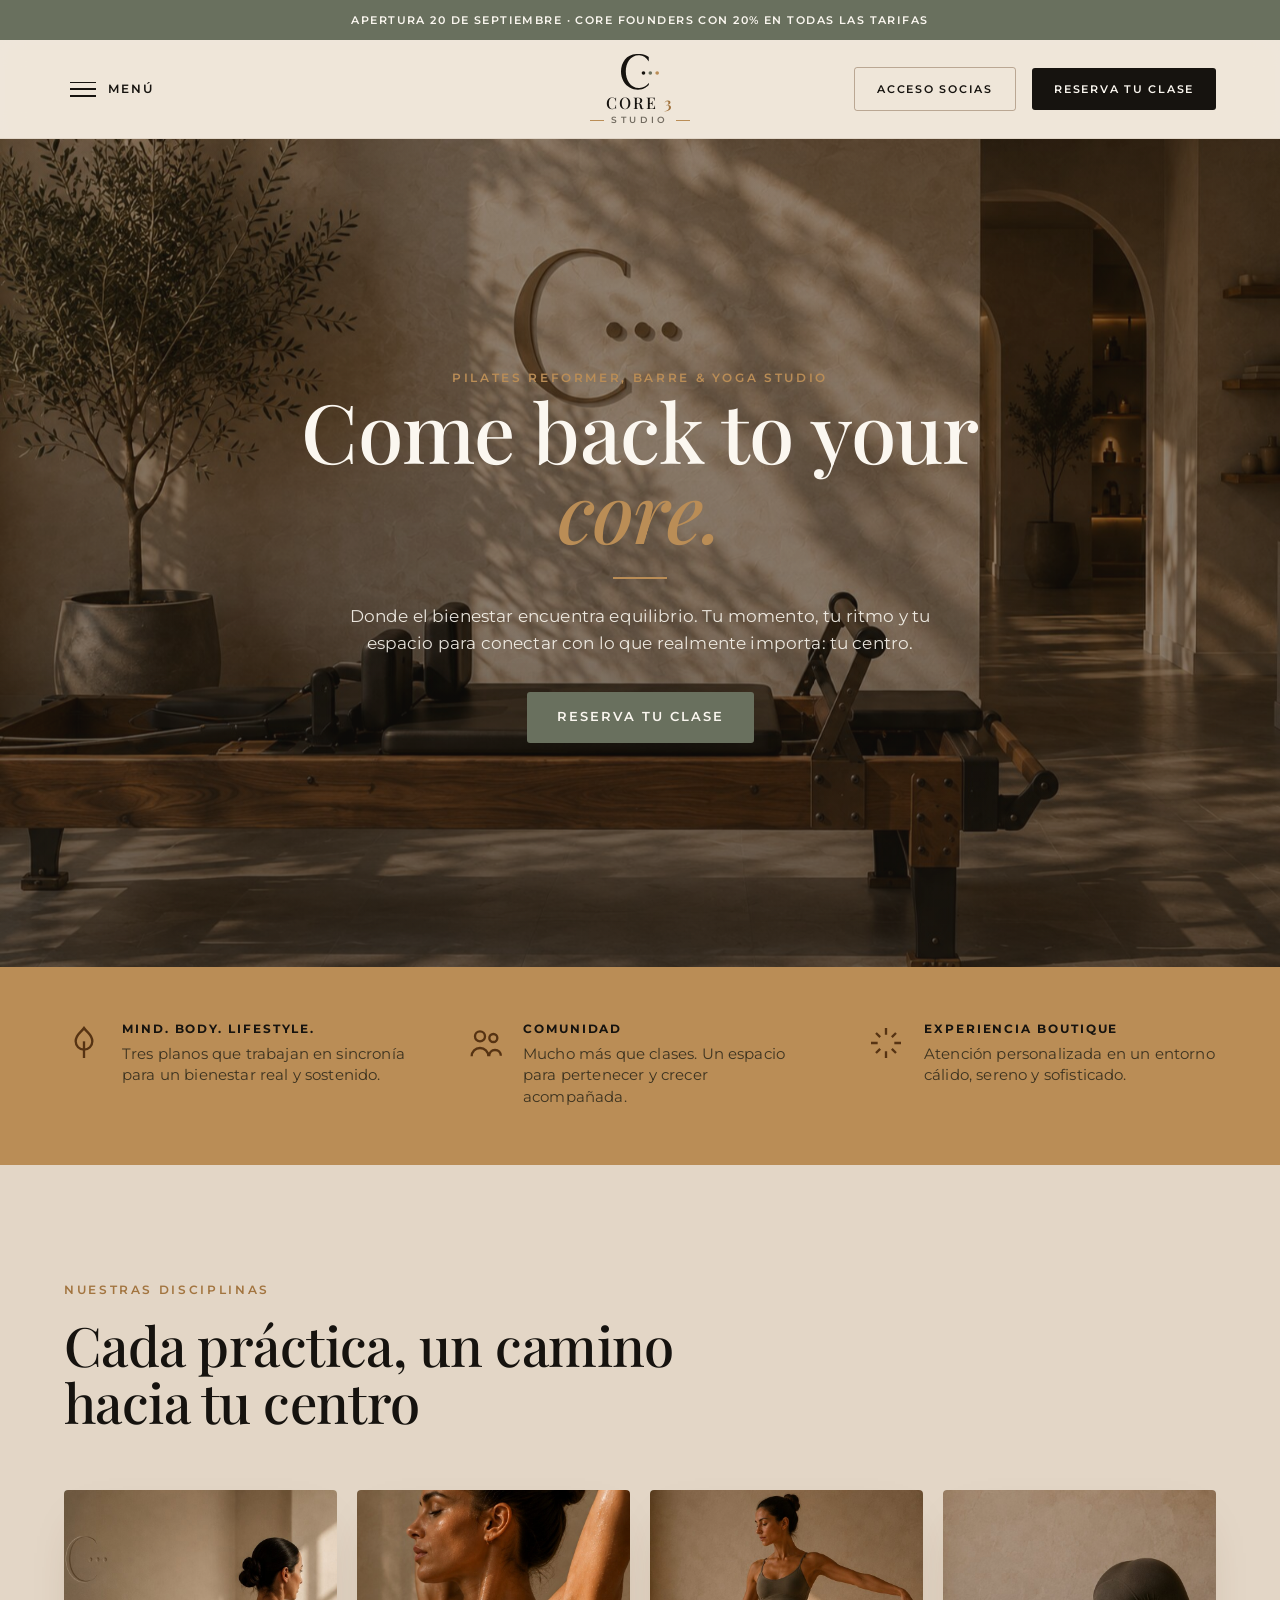
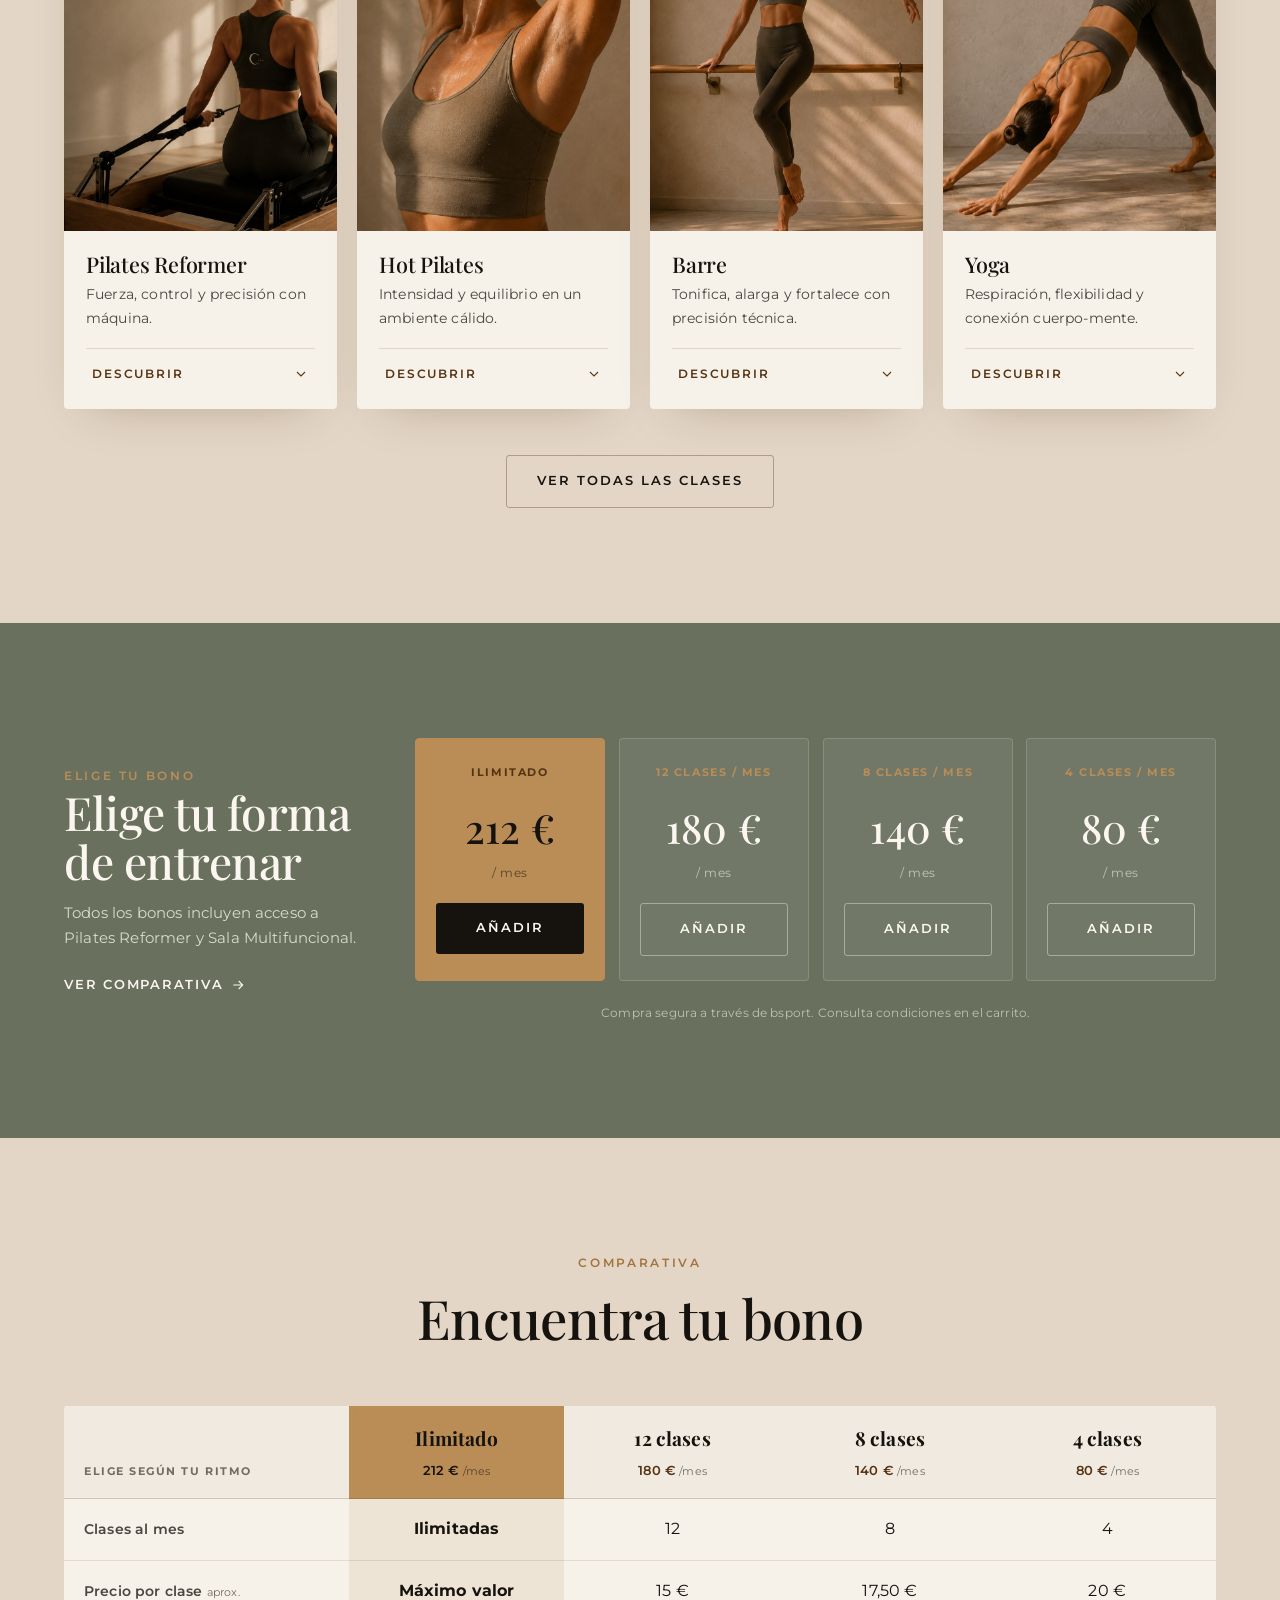
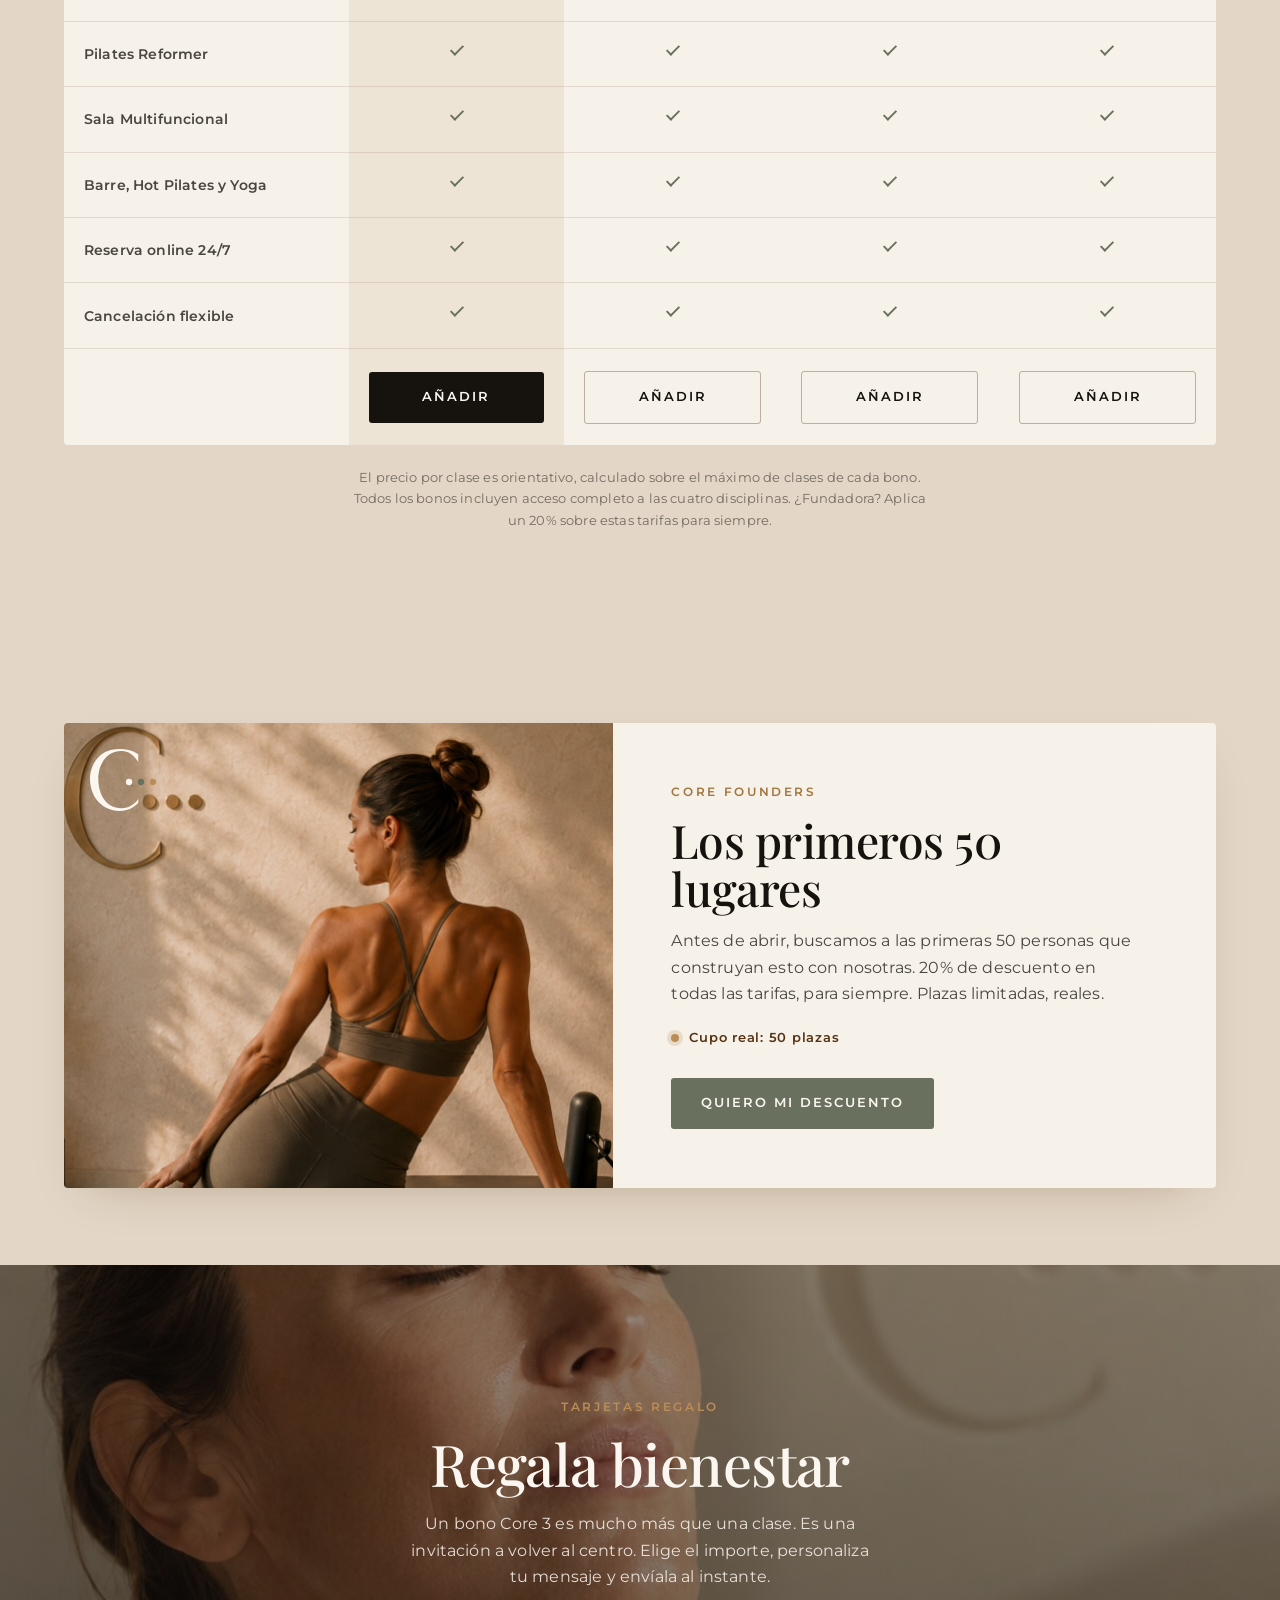
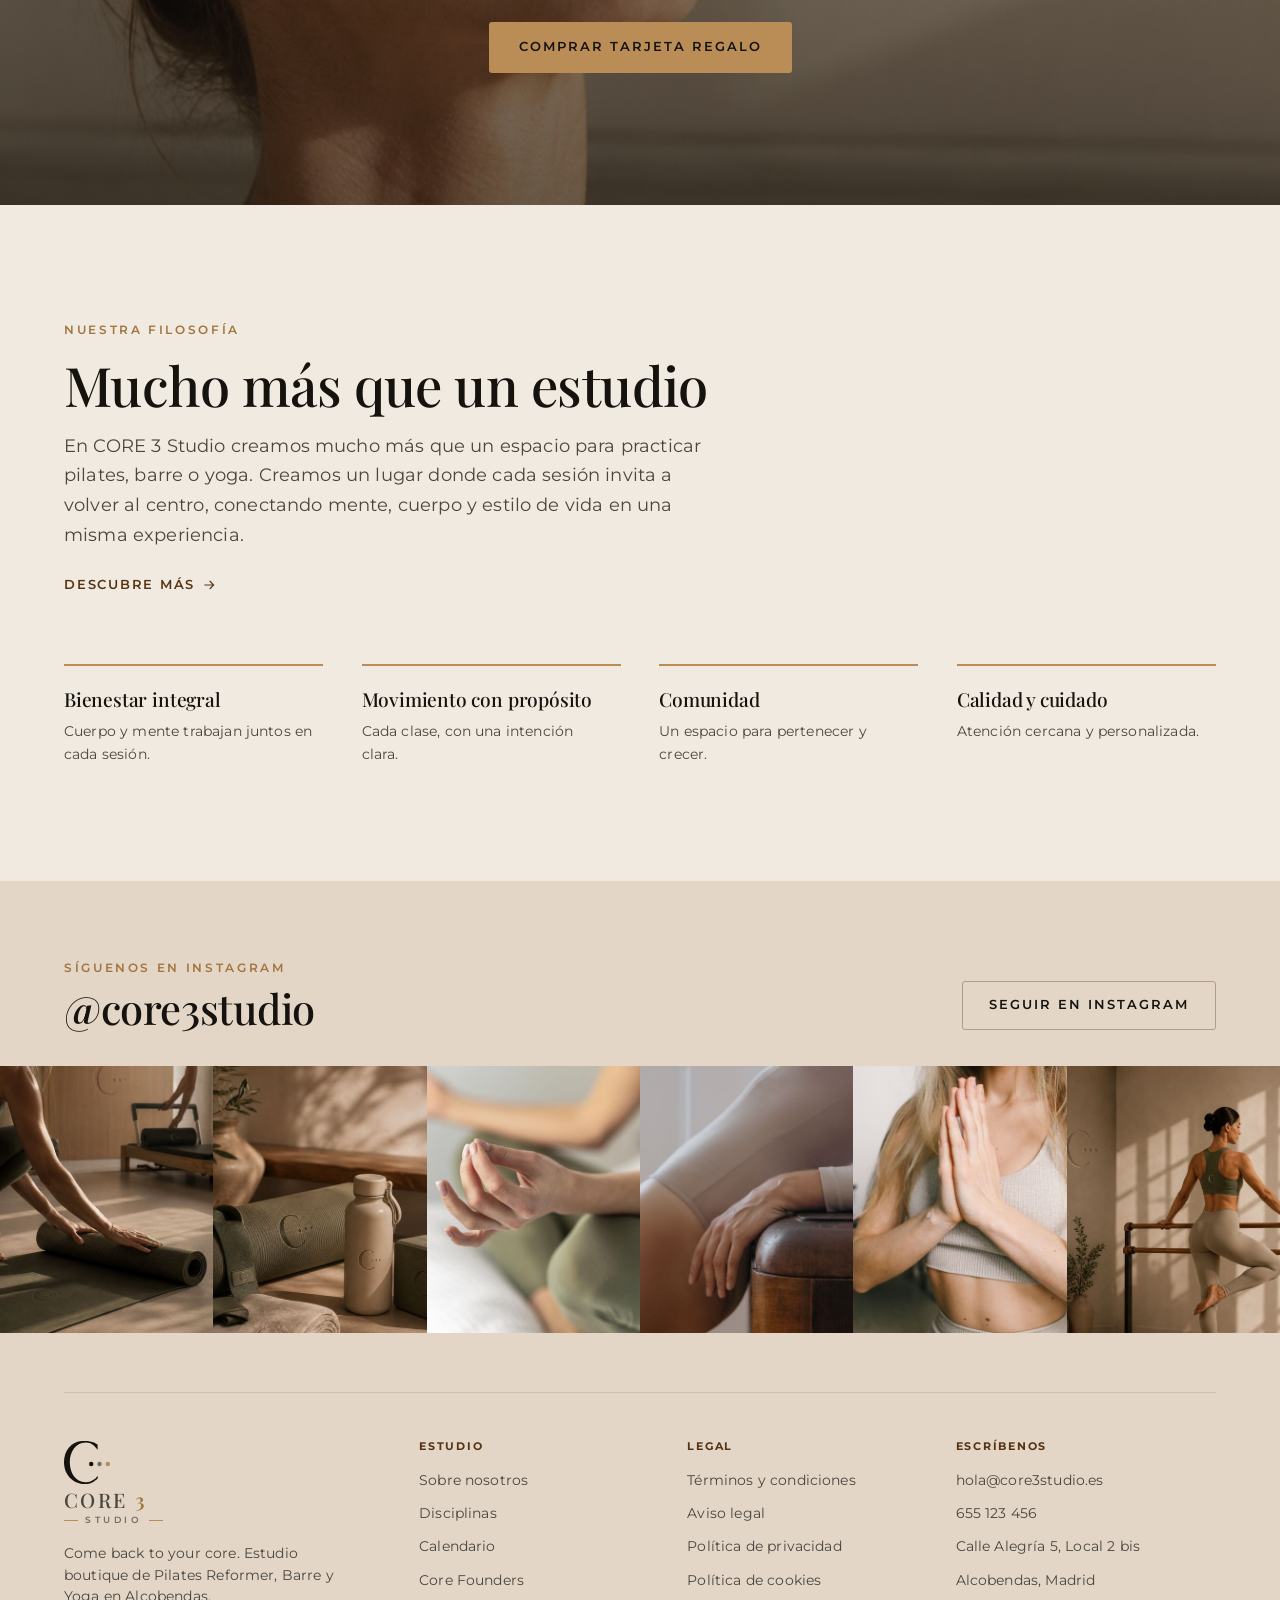
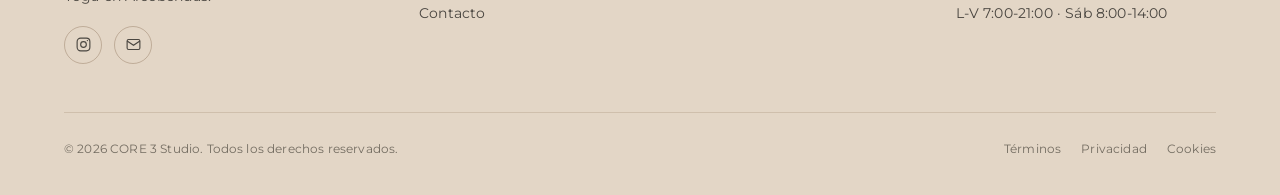
==== commit abb65e13: "Add files via upload" ====
--- a/core3/index.html
+++ b/core3/index.html
@@ -203,115 +203,6 @@
 
     <div class="disc-more">
       <a href="calendario.html" class="btn btn-ghost">Ver todas las clases</a>
-    </div>
-  </div>
-</section>
-
-<!-- ===== Lead capture (PRIORIDAD) ===== -->
-<section class="lead" id="enterate">
-  <div class="lead-grid">
-    <div class="lead-media">
-      <img src="assets/img/lead-side.jpg" alt="Detalle de práctica en CORE 3 Studio" loading="lazy">
-      <div class="lead-tag">
-        <strong>Abrimos el 20 de septiembre</strong>
-        <span>Alcobendas, Madrid</span>
-      </div>
-    </div>
-    <div class="lead-form-wrap">
-      <div class="form-body">
-        <span class="eyebrow reveal">Lista de espera</span>
-        <h2 class="reveal">Sé de las primeras en enterarte</h2>
-        <p class="reveal">Core 3 Studio abre sus puertas el 20 de septiembre en Alcobendas. Déjanos tus datos y entérate antes que nadie.</p>
-
-        <form id="lead-form" novalidate>
-          <div class="field-row">
-            <div class="field" data-required>
-              <label for="lead-nombre">Nombre <span class="req">*</span></label>
-              <input class="input" type="text" id="lead-nombre" name="nombre" placeholder="Tu nombre" autocomplete="given-name">
-              <span class="form-error">Escribe tu nombre.</span>
-            </div>
-            <div class="field" data-required>
-              <label for="lead-email">Email <span class="req">*</span></label>
-              <input class="input" type="email" id="lead-email" name="email" placeholder="tu@email.com" autocomplete="email">
-              <span class="form-error">Escribe un email válido.</span>
-            </div>
-          </div>
-          <p class="form-hint">Con esto ya te apuntas a la lista. Si tienes 30 segundos más, cuéntanos cómo te gustaría entrenar.</p>
-
-          <button type="button" class="link-underline reveal-optional" style="margin-top:18px;color:var(--nut)">Personalizar mis preferencias
-            <svg width="16" height="16" viewBox="0 0 24 24" fill="none" stroke="currentColor" stroke-width="1.6"><path d="m6 9 6 6 6-6"/></svg>
-          </button>
-
-          <!-- Optional preferences (progressive) -->
-          <div class="lead-optional"><div class="lead-optional-inner">
-            <div class="opt-divider">Todavía estamos definiendo el horario</div>
-
-            <div class="field">
-              <label>¿Qué disciplinas te interesan?</label>
-              <div class="chips">
-                <label class="chip"><input type="checkbox" name="disciplinas" value="Pilates Reformer"><span>Pilates Reformer</span></label>
-                <label class="chip"><input type="checkbox" name="disciplinas" value="Hot Pilates"><span>Hot Pilates</span></label>
-                <label class="chip"><input type="checkbox" name="disciplinas" value="Barre"><span>Barre</span></label>
-                <label class="chip"><input type="checkbox" name="disciplinas" value="Yoga"><span>Yoga</span></label>
-              </div>
-            </div>
-
-            <div class="field">
-              <label>¿En qué franjas entrenarías? <span style="text-transform:none;letter-spacing:0;font-weight:400;color:var(--ink-mute)">(máx. 2)</span></label>
-              <div class="chips">
-                <label class="chip"><input type="checkbox" name="franja" value="Mañana"><span>Mañana</span></label>
-                <label class="chip"><input type="checkbox" name="franja" value="Mediodía"><span>Mediodía</span></label>
-                <label class="chip"><input type="checkbox" name="franja" value="Tarde"><span>Tarde</span></label>
-                <label class="chip"><input type="checkbox" name="franja" value="Noche"><span>Noche</span></label>
-              </div>
-            </div>
-
-            <div class="field">
-              <label>¿Cuántas veces por semana?</label>
-              <div class="chips">
-                <label class="chip"><input type="radio" name="frecuencia" value="1-2"><span>1-2</span></label>
-                <label class="chip"><input type="radio" name="frecuencia" value="3-4"><span>3-4</span></label>
-                <label class="chip"><input type="radio" name="frecuencia" value="5 o más"><span>5 o más</span></label>
-              </div>
-            </div>
-
-            <div class="field">
-              <label>¿Qué días te vienen mejor?</label>
-              <div class="chips">
-                <label class="chip"><input type="checkbox" name="dias" value="L"><span>L</span></label>
-                <label class="chip"><input type="checkbox" name="dias" value="M"><span>M</span></label>
-                <label class="chip"><input type="checkbox" name="dias" value="X"><span>X</span></label>
-                <label class="chip"><input type="checkbox" name="dias" value="J"><span>J</span></label>
-                <label class="chip"><input type="checkbox" name="dias" value="V"><span>V</span></label>
-                <label class="chip"><input type="checkbox" name="dias" value="S"><span>S</span></label>
-                <label class="chip"><input type="checkbox" name="dias" value="D"><span>D</span></label>
-              </div>
-            </div>
-
-            <div class="field" style="max-width:220px">
-              <label for="lead-cp">Código postal</label>
-              <input class="input" type="text" id="lead-cp" name="codigo_postal" placeholder="28100" inputmode="numeric" autocomplete="postal-code">
-            </div>
-          </div></div>
-
-          <label class="check">
-            <input type="checkbox" name="avisar_founders" value="si">
-            <span class="box"><svg viewBox="0 0 24 24"><path d="m5 13 4 4L19 7"/></svg></span>
-            <span class="lbl">Avísame cuando se abra Core Founders (los primeros 50 lugares con 20% de descuento para siempre).</span>
-          </label>
-
-          <div class="lead-actions">
-            <button type="submit" class="btn btn-primary btn-block">Quiero enterarme</button>
-          </div>
-        </form>
-      </div>
-
-      <!-- success -->
-      <div class="form-success" id="lead-success">
-        <span class="ok"><svg viewBox="0 0 24 24"><path d="m5 13 4 4L19 7"/></svg></span>
-        <h3>Ya estás en la lista</h3>
-        <p>Gracias. Te avisaremos en cuanto abramos Core Founders y las reservas.</p>
-      </div>
     </div>
   </div>
 </section>
--- a/core3/css/styles.css
+++ b/core3/css/styles.css
@@ -807,3 +807,55 @@
 .gift-inner { text-align: center; }
 .gift-copy { max-width: 52ch; margin-inline: auto; }
 .gift-copy p { margin-inline: auto; }
+
+/* ===================================================================
+   Ajustes móvil (feedback cliente)
+   =================================================================== */
+
+/* 1) Instagram: solo 2 imágenes (una fila) en móvil, estilo referencia */
+@media (max-width: 760px){
+  .ig-grid { grid-template-columns: repeat(2, 1fr); }
+  .ig-grid .ig-item:nth-child(n+3) { display: none; }
+}
+
+/* 2) Header móvil estilo Pleto: logo a la izquierda, CTA + hamburguesa a la derecha */
+@media (max-width: 760px){
+  .site-header .nav { display: flex; align-items: center; justify-content: space-between; gap: 12px; }
+  .nav-logo   { order: 1; margin-right: auto; }
+  .nav-actions{ order: 2; gap: 10px; }
+  .menu-btn   { order: 3; }
+  .menu-txt   { display: none; }
+}
+
+/* 3) Carrusel SOLO en "Tarifas fundadoras" (Core Founders, #unirme).
+      La home "Elige tu bono" (#bonos) vuelve a tarjetas apiladas. */
+@media (max-width: 760px){
+  #unirme .bono-cards { display: flex; grid-template-columns: none; overflow-x: auto; gap: 14px;
+    scroll-snap-type: x mandatory; -webkit-overflow-scrolling: touch;
+    padding: 4px 4px 12px; margin-inline: -4px; scroll-padding-inline: 4px; }
+  #unirme .bono-cards .bono { flex: 0 0 82%; scroll-snap-align: center; }
+  #unirme .bono-cards::-webkit-scrollbar { height: 0; }
+  #bonos .bono-cards { grid-template-columns: 1fr; }
+}
+
+/* "Acceso socias" con más protagonismo en el menú full-screen (botón) */
+.fsmenu-block .fsmenu-link[href*="bsport"]{
+  display: inline-flex; align-items: center; justify-content: center;
+  margin-top: 12px; padding: 12px 24px;
+  border: 1px solid rgba(251,247,240,.55); border-radius: var(--radius);
+  font-size: 12.5px; font-weight: 600; letter-spacing: .14em; text-transform: uppercase;
+  color: var(--cream); width: -moz-fit-content; width: fit-content;
+  transition: background-color .25s var(--ease), color .25s var(--ease), border-color .25s var(--ease);
+}
+.fsmenu-block .fsmenu-link[href*="bsport"]:hover{ background: var(--cream); color: var(--obsidian); border-color: var(--cream); }
+
+/* 4) Puntos de "cupo" con parpadeo suave */
+@keyframes pulseDot {
+  0%   { box-shadow: 0 0 0 0 rgba(86,51,19,.5); }
+  70%  { box-shadow: 0 0 0 9px rgba(86,51,19,0); }
+  100% { box-shadow: 0 0 0 0 rgba(86,51,19,0); }
+}
+.cupo-dot, .fb-cup .dot { animation: pulseDot 1.9s ease-out infinite; }
+@media (prefers-reduced-motion: reduce){
+  .cupo-dot, .fb-cup .dot { animation: none; }
+}
